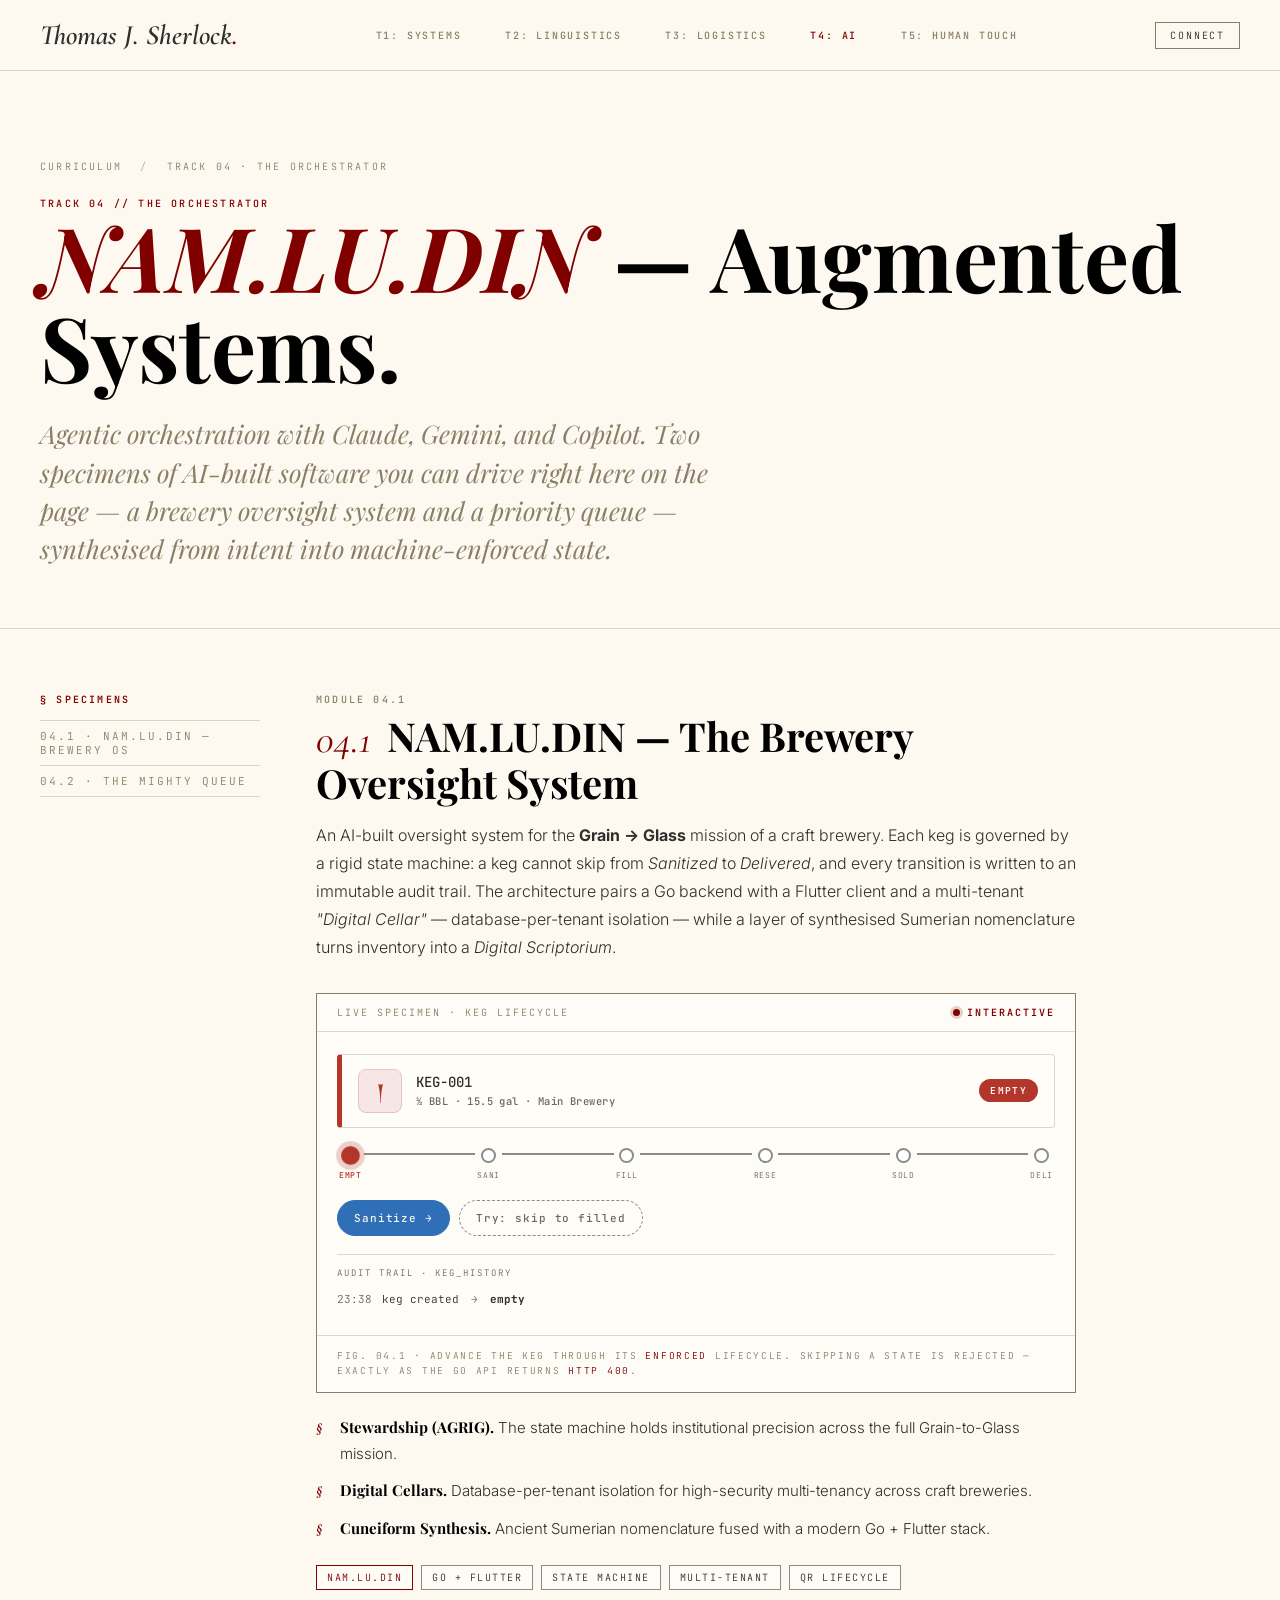
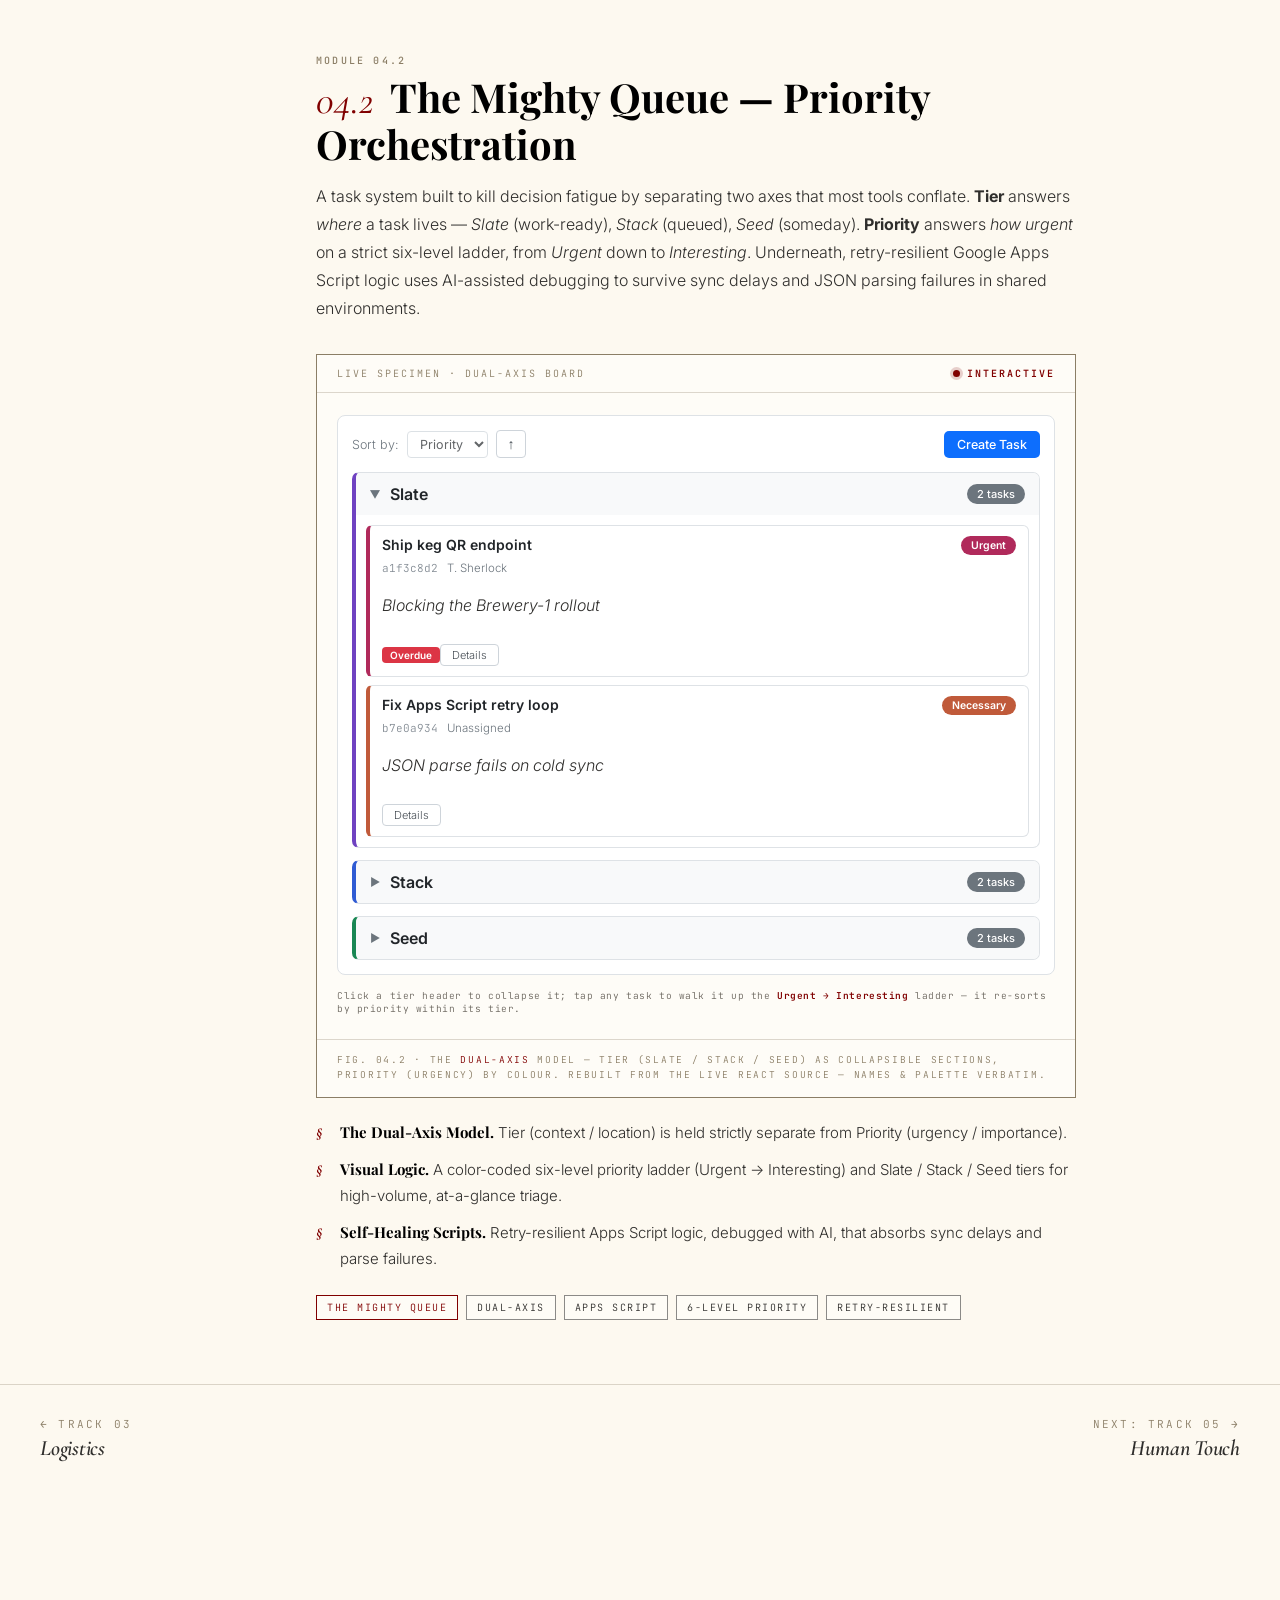
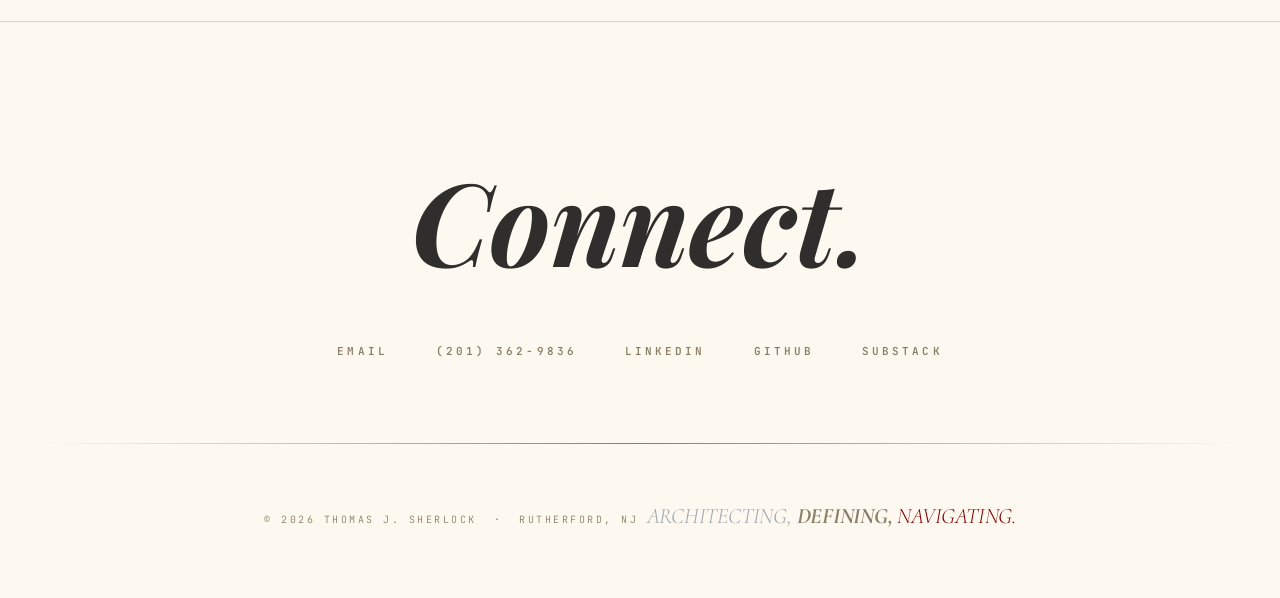
==== site/track-ai.html @ 518d02fd "Initial commit: Digital Scriptorium CV site Hand-authored static portfolio site for Thomas J. Sherlo" ====
<!DOCTYPE html>
<html lang="en">
<head>
<meta charset="UTF-8" />
<meta name="viewport" content="width=device-width, initial-scale=1" />
<title>Track 04 · AI — Thomas J. Sherlock</title>
<link rel="preconnect" href="https://fonts.googleapis.com">
<link rel="preconnect" href="https://fonts.gstatic.com" crossorigin>
<link href="https://fonts.googleapis.com/css2?family=Cormorant+Garamond:ital,wght@0,300;0,400;0,600;0,700;1,300;1,400;1,600;1,700&family=Inter:wght@300;400;500;600&family=JetBrains+Mono:wght@400;500;600&family=Noto+Sans+Cuneiform&family=Playfair+Display:ital,wght@0,400;0,700;1,400;1,700&display=swap" rel="stylesheet">
<link rel="stylesheet" href="styles.css">
<style>
  /* ===== Track 04 · AI — embedded live specimens ===== */

  .demo-fig {
    margin: 32px 0 8px;
    border: 1px solid var(--gold);
    background: rgba(255,255,255,0.45);
  }
  .demo-fig .demo-head {
    display: flex;
    align-items: baseline;
    justify-content: space-between;
    gap: 16px;
    padding: 12px 20px;
    border-bottom: 1px solid var(--rule);
    font-family: 'JetBrains Mono', monospace;
    font-size: 10px;
    text-transform: uppercase;
    letter-spacing: 0.2em;
    color: var(--gold);
  }
  .demo-fig .demo-head .live {
    color: var(--oxblood);
    font-weight: 600;
    display: inline-flex;
    align-items: center;
    gap: 7px;
  }
  .demo-fig .demo-head .live::before {
    content: "";
    width: 7px; height: 7px; border-radius: 50%;
    background: var(--oxblood);
    box-shadow: 0 0 0 3px rgba(128,0,0,0.18);
    animation: demoPulse 1.8s ease-in-out infinite;
  }
  @keyframes demoPulse { 0%,100%{opacity:1} 50%{opacity:.35} }
  .demo-fig .demo-stage { padding: 22px 20px 24px; }
  .demo-fig figcaption {
    padding: 12px 20px 14px;
    border-top: 1px solid var(--rule);
    font-family: 'JetBrains Mono', monospace;
    font-size: 9.5px;
    text-transform: uppercase;
    letter-spacing: 0.18em;
    color: var(--gold);
    line-height: 1.6;
  }
  .demo-fig figcaption .hl { color: var(--oxblood); }

  /* ---------- 04.1 · NAM.LU.DIN keg lifecycle ---------- */
  .nam {
    --st-empty:#B3362B; --st-sanitized:#2E6FB7; --st-filled:#2E7D43;
    --st-reserved:#C8932B; --st-sold:#6B3FA0; --st-delivered:#1F3A5F;
  }
  .nam-keg {
    display: flex; align-items: center; gap: 14px;
    padding: 14px 16px;
    background: #FFFDF8;
    border: 1px solid var(--rule);
    border-left: 5px solid var(--sc, var(--st-empty));
    border-radius: 4px;
  }
  .nam-glyph {
    width: 44px; height: 44px; flex-shrink: 0;
    display: flex; align-items: center; justify-content: center;
    border-radius: 8px;
    font-family: 'Noto Sans Cuneiform','Segoe UI Historic', serif;
    font-size: 22px;
    color: var(--sc, var(--st-empty));
    background: color-mix(in srgb, var(--sc, var(--st-empty)) 12%, white);
    border: 1px solid color-mix(in srgb, var(--sc, var(--st-empty)) 30%, white);
  }
  .nam-keg .id {
    flex: 1; min-width: 0;
    font-family: 'JetBrains Mono', monospace;
    font-size: 14px; font-weight: 500; color: var(--ink);
  }
  .nam-keg .id small {
    display: block; margin-top: 3px;
    font-size: 10.5px; color: var(--ink-soft); letter-spacing: 0.04em;
  }
  .nam-pill {
    flex-shrink: 0;
    font-family: 'JetBrains Mono', monospace;
    font-size: 9.5px; font-weight: 600; letter-spacing: 0.14em; text-transform: uppercase;
    color: #fff; background: var(--sc, var(--st-empty));
    padding: 5px 11px; border-radius: 999px;
  }

  .nam-ladder {
    display: flex; align-items: center;
    margin: 20px 0 4px; padding: 0 2px;
  }
  .nam-node { display: flex; flex-direction: column; align-items: center; gap: 7px; }
  .nam-node .dot {
    width: 15px; height: 15px; border-radius: 50%;
    background: #fff; border: 2px solid var(--rule-strong);
    transition: all .25s ease;
  }
  .nam-node.done .dot { background: var(--nc); border-color: var(--nc); }
  .nam-node.now .dot {
    background: var(--nc); border-color: var(--nc);
    box-shadow: 0 0 0 4px color-mix(in srgb, var(--nc) 22%, transparent);
    transform: scale(1.25);
  }
  .nam-node .lbl {
    font-family: 'JetBrains Mono', monospace;
    font-size: 8px; letter-spacing: 0.08em; text-transform: uppercase;
    color: var(--ink-soft); white-space: nowrap;
  }
  .nam-node.now .lbl { color: var(--nc); font-weight: 600; }
  .nam-seg { flex: 1; height: 2px; background: var(--rule-strong); margin: 0 2px; margin-bottom: 19px; transition: background .25s; }
  .nam-seg.done { background: var(--st-filled); }

  .nam-actions { display: flex; flex-wrap: wrap; gap: 9px; margin: 20px 0 4px; }
  .nam-btn {
    font-family: 'JetBrains Mono', monospace;
    font-size: 11px; letter-spacing: 0.08em; font-weight: 500;
    padding: 10px 16px; border-radius: 999px; cursor: pointer;
    border: 1px solid var(--brn, var(--st-delivered));
    background: var(--brn, var(--st-delivered)); color: #FAF6EC;
    transition: transform .14s ease, opacity .14s;
  }
  .nam-btn:hover { transform: translateY(-1px); }
  .nam-btn.ghost {
    background: transparent; color: var(--ink-soft);
    border: 1px dashed var(--rule-strong);
  }
  .nam-btn.ghost:hover { border-color: var(--st-empty); color: var(--st-empty); }

  .nam-log {
    margin-top: 18px; border-top: 1px solid var(--rule); padding-top: 12px;
    max-height: 132px; overflow-y: auto;
  }
  .nam-log .lh {
    font-family: 'JetBrains Mono', monospace;
    font-size: 9px; letter-spacing: 0.22em; text-transform: uppercase;
    color: var(--ink-soft); margin-bottom: 8px;
  }
  .nam-log .row {
    display: flex; gap: 10px; align-items: baseline;
    font-family: 'JetBrains Mono', monospace; font-size: 11px;
    padding: 5px 0; color: var(--ink);
    border-top: 1px dotted var(--rule);
  }
  .nam-log .row:first-of-type { border-top: none; }
  .nam-log .row.reject { color: var(--st-empty); }
  .nam-log .row .t { color: var(--ink-soft); flex-shrink: 0; }
  .nam-log .row .arrow { color: var(--gold); padding: 0 2px; }

  /* ---------- 04.2 · The Mighty Queue — faithful to the live React app ---------- */
  .mq {
    /* Priority colours, id 1 = most urgent (from theme.css) */
    --p1:#B02A5B; --p2:#C05A3A; --p3:#BFA23A;
    --p4:#8EC5FF; --p5:#608AF0; --p6:#94BFA3;
    /* Tier accents — 1 Slate, 2 Stack, 3 Seed */
    --tier-slate:#6f42c1; --tier-stack:#2F5BD3; --tier-seed:#198754;
    /* the real UI is a light Bootstrap surface — render it on white inside the parchment frame */
    background: #fff;
    color: #212529;
    border: 1px solid #dee2e6;
    border-radius: 8px;
    padding: 14px;
    font-family: 'Inter', system-ui, sans-serif;
  }
  .mq-bar {
    display: flex; align-items: center; gap: 8px; margin-bottom: 14px;
    font-size: 12.5px; color: #6c757d;
  }
  .mq-bar select {
    font-family: inherit; font-size: 12.5px; padding: 4px 8px;
    border: 1px solid #ced4da; border-radius: 4px; background: #fff; color: #212529;
  }
  .mq-bar .dir {
    border: 1px solid #ced4da; background: #fff; border-radius: 4px;
    width: 30px; height: 28px; cursor: default; color: #495057; font-size: 14px;
  }
  .mq-bar .spacer { flex: 1; }
  .mq-bar .new {
    background: var(--mq-accent, #0d6efd); color: #fff; border: none; border-radius: 5px;
    font-family: inherit; font-size: 12.5px; font-weight: 500; padding: 6px 13px; cursor: default;
  }

  .mq-tier {
    background: #fff; border: 1px solid #dee2e6; border-radius: 7px;
    margin-bottom: 12px; overflow: hidden;
  }
  .mq-tier:last-of-type { margin-bottom: 0; }
  .mq-tier.t1 { border-left: 4px solid var(--tier-slate); }
  .mq-tier.t2 { border-left: 4px solid var(--tier-stack); }
  .mq-tier.t3 { border-left: 4px solid var(--tier-seed); }
  .mq-thead {
    display: flex; align-items: center; justify-content: space-between;
    padding: 11px 14px; cursor: pointer; background: #f8f9fa;
    transition: background .15s;
  }
  .mq-thead:hover { background: #f1f3f5; }
  .mq-thead h4 {
    margin: 0; font-size: 16px; font-weight: 600; color: #212529;
    display: flex; align-items: center; gap: 10px;
  }
  .mq-thead .caret { font-size: 11px; color: #6c757d; transition: transform .2s; display: inline-block; }
  .mq-tier.open .mq-thead .caret { transform: rotate(90deg); }
  .mq-thead .cnt {
    font-size: 11px; font-weight: 500; color: #fff; background: #6c757d;
    padding: 3px 10px; border-radius: 999px; white-space: nowrap;
  }
  .mq-tbody { padding: 10px; display: none; }
  .mq-tier.open .mq-tbody { display: block; }
  .mq-empty { text-align: center; color: #adb5bd; font-size: 13px; padding: 16px 0; }

  .mq-card {
    display: block; width: 100%; text-align: left; cursor: pointer;
    background: #fff; border: 1px solid #dee2e6; border-radius: 6px;
    border-left: 4px solid var(--pc, #ced4da);
    padding: 10px 12px; margin-bottom: 8px;
    transition: transform .15s ease, box-shadow .15s;
  }
  .mq-card:last-child { margin-bottom: 0; }
  .mq-card:hover { transform: translateX(-4px); box-shadow: 0 2px 10px -5px rgba(0,0,0,.35); }
  .mq-card .top { display: flex; align-items: flex-start; justify-content: space-between; gap: 10px; }
  .mq-card .ttl { font-size: 14px; font-weight: 600; color: #212529; line-height: 1.3; }
  .mq-badge {
    flex-shrink: 0; font-size: 10.5px; font-weight: 600;
    padding: 3px 10px; border-radius: 999px;
    background: var(--pc, #6c757d); color: var(--ptxt, #fff); white-space: nowrap;
  }
  .mq-card .meta {
    margin-top: 6px; font-size: 11.5px; color: #6c757d;
    display: flex; gap: 9px; align-items: center; flex-wrap: wrap;
  }
  .mq-card .meta code { font-family: 'JetBrains Mono', monospace; font-size: 11px; color: #868e96; }
  .mq-card .note { margin: 7px 0 0; font-size: 11.5px; color: #6c757d; font-style: italic; line-height: 1.4; }
  .mq-card .over {
    display: inline-block; margin-top: 7px; font-size: 10px; font-weight: 600;
    background: #dc3545; color: #fff; padding: 2px 8px; border-radius: 4px;
  }
  .mq-card .details {
    display: inline-block; margin-top: 9px; font-size: 11px; color: #495057;
    border: 1px solid #ced4da; border-radius: 4px; padding: 3px 11px;
  }
  .mq-hint {
    margin-top: 14px; font-family: 'JetBrains Mono', monospace;
    font-size: 9.5px; letter-spacing: 0.06em; color: var(--ink-soft);
  }
  .mq-hint b { color: var(--oxblood); font-weight: 600; }

  @media (max-width: 560px) {
    .nam-node .lbl { font-size: 7px; }
  }
</style>
</head>
<body>

<div id="site-nav"></div>
<script src="nav.js"></script>

<section class="page-hero" data-screen-label="01 Page Hero · AI">
  <div class="crumbs">
    <a href="index.html">Curriculum</a>
    <span class="sep">/</span>
    <span>Track 04 · The Orchestrator</span>
  </div>
  <span class="uppertrack ox">Track 04 // The Orchestrator</span>
  <h1><span class="em">NAM.LU.DIN</span> — Augmented Systems.</h1>
  <p class="deck">Agentic orchestration with Claude, Gemini, and Copilot. Two specimens of AI-built software you can drive right here on the page — a brewery oversight system and a priority queue — synthesised from intent into machine-enforced state.</p>
</section>

<div class="page-body" data-screen-label="02 Body · AI">

  <aside class="toc">
    <h5>§ Specimens</h5>
    <ul>
      <li><a href="#m1">04.1 · NAM.LU.DIN — Brewery OS</a></li>
      <li><a href="#m2">04.2 · The Mighty Queue</a></li>
    </ul>
  </aside>

  <article class="content">

    <!-- ===================== 04.1 ===================== -->
    <section id="m1" class="reveal">
      <span class="uppertrack">Module 04.1</span>
      <h2><span class="num">04.1</span>NAM.LU.DIN — The Brewery Oversight System</h2>
      <p>An AI-built oversight system for the <b>Grain → Glass</b> mission of a craft brewery. Each keg is governed by a rigid state machine: a keg cannot skip from <i>Sanitized</i> to <i>Delivered</i>, and every transition is written to an immutable audit trail. The architecture pairs a Go backend with a Flutter client and a multi-tenant <i>"Digital Cellar"</i> — database-per-tenant isolation — while a layer of synthesised Sumerian nomenclature turns inventory into a <i>Digital Scriptorium</i>.</p>

      <figure class="demo-fig nam" aria-label="Interactive demonstration of the NAM.LU.DIN keg lifecycle state machine">
        <div class="demo-head">
          <span>Live Specimen · Keg Lifecycle</span>
          <span class="live">Interactive</span>
        </div>
        <div class="demo-stage">
          <div class="nam-keg" id="namKeg">
            <div class="nam-glyph" id="namGlyph">𒁹</div>
            <div class="id">KEG-001<small id="namSub">½ BBL · 15.5 gal · Main Brewery</small></div>
            <div class="nam-pill" id="namPill">EMPTY</div>
          </div>

          <div class="nam-ladder" id="namLadder"></div>

          <div class="nam-actions" id="namActions"></div>

          <div class="nam-log">
            <div class="lh">Audit Trail · keg_history</div>
            <div id="namLog"></div>
          </div>
        </div>
        <figcaption>Fig. 04.1 · Advance the keg through its <span class="hl">enforced</span> lifecycle. Skipping a state is rejected — exactly as the Go API returns <span class="hl">HTTP 400</span>.</figcaption>
      </figure>

      <ul>
        <li><b>Stewardship (AGRIG).</b> The state machine holds institutional precision across the full Grain-to-Glass mission.</li>
        <li><b>Digital Cellars.</b> Database-per-tenant isolation for high-security multi-tenancy across craft breweries.</li>
        <li><b>Cuneiform Synthesis.</b> Ancient Sumerian nomenclature fused with a modern Go + Flutter stack.</li>
      </ul>
      <div class="module-tags">
        <span class="tag ox">NAM.LU.DIN</span>
        <span class="tag">Go + Flutter</span>
        <span class="tag">State Machine</span>
        <span class="tag">Multi-tenant</span>
        <span class="tag">QR Lifecycle</span>
      </div>
    </section>

    <!-- ===================== 04.2 ===================== -->
    <section id="m2" class="reveal">
      <span class="uppertrack">Module 04.2</span>
      <h2><span class="num">04.2</span>The Mighty Queue — Priority Orchestration</h2>
      <p>A task system built to kill decision fatigue by separating two axes that most tools conflate. <b>Tier</b> answers <i>where</i> a task lives — <i>Slate</i> (work-ready), <i>Stack</i> (queued), <i>Seed</i> (someday). <b>Priority</b> answers <i>how urgent</i> on a strict six-level ladder, from <i>Urgent</i> down to <i>Interesting</i>. Underneath, retry-resilient Google Apps Script logic uses AI-assisted debugging to survive sync delays and JSON parsing failures in shared environments.</p>

      <figure class="demo-fig" aria-label="Interactive demonstration of the Mighty Queue dual-axis priority board">
        <div class="demo-head">
          <span>Live Specimen · Dual-Axis Board</span>
          <span class="live">Interactive</span>
        </div>
        <div class="demo-stage">
          <div class="mq">
            <div class="mq-bar">
              <span>Sort by:</span>
              <select disabled aria-label="Sort field"><option>Priority</option></select>
              <button class="dir" aria-label="Ascending">↑</button>
              <span class="spacer"></span>
              <button class="new">Create Task</button>
            </div>
            <div id="mqBoard"></div>
          </div>
          <div class="mq-hint">Click a tier header to collapse it; tap any task to walk it up the <b>Urgent → Interesting</b> ladder — it re-sorts by priority within its tier.</div>
        </div>
        <figcaption>Fig. 04.2 · The <span class="hl">dual-axis</span> model — Tier (Slate / Stack / Seed) as collapsible sections, Priority (urgency) by colour. Rebuilt from the live React source — names &amp; palette verbatim.</figcaption>
      </figure>

      <ul>
        <li><b>The Dual-Axis Model.</b> Tier (context / location) is held strictly separate from Priority (urgency / importance).</li>
        <li><b>Visual Logic.</b> A color-coded six-level priority ladder (Urgent → Interesting) and Slate / Stack / Seed tiers for high-volume, at-a-glance triage.</li>
        <li><b>Self-Healing Scripts.</b> Retry-resilient Apps Script logic, debugged with AI, that absorbs sync delays and parse failures.</li>
      </ul>
      <div class="module-tags">
        <span class="tag ox">The Mighty Queue</span>
        <span class="tag">Dual-Axis</span>
        <span class="tag">Apps Script</span>
        <span class="tag">6-Level Priority</span>
        <span class="tag">Retry-Resilient</span>
      </div>
    </section>

  </article>
</div>

<nav class="page-pager" data-screen-label="03 Pager">
  <a href="track-logistics.html">
    ← Track 03
    <span class="label">Logistics</span>
  </a>
  <a href="track-human.html" class="right">
    Next: Track 05 →
    <span class="label">Human Touch</span>
  </a>
</nav>

<footer class="footer" id="connect" data-screen-label="04 Connect">
  <h2>Connect.</h2>
  <div class="nodes">
    <a href="mailto:tom@tomsherlock.space">Email</a>
    <a href="tel:2013629836">(201) 362-9836</a>
    <a href="https://www.linkedin.com/in/thomas-sherlock/" target="_blank" rel="noopener">LinkedIn</a>
    <a href="https://github.com/Transcentive/" target="_blank" rel="noopener">GitHub</a>
    <a href="https://thewording.substack.com/" target="_blank" rel="noopener">Substack</a>
  </div>
  <div class="divider"></div>
  <div class="colophon">
    © 2026 Thomas J. Sherlock &nbsp;·&nbsp; Rutherford, NJ
    <div class="seal">
      <span class="silver">Architecting,</span>
      <span class="gold">Defining,</span>
      <span class="ox">Navigating.</span>
    </div>
  </div>
</footer>

<script>
  /* reveal-on-scroll */
  const io = new IntersectionObserver((entries) => {
    entries.forEach(e => { if (e.isIntersecting) e.target.classList.add('in'); });
  }, { threshold: 0.12 });
  document.querySelectorAll('.reveal').forEach(el => io.observe(el));
</script>

<!-- ============ 04.1 · NAM.LU.DIN keg lifecycle ============ -->
<script>
(function(){
  const STATES = ['empty','sanitized','filled','reserved','sold','delivered'];
  const COLOR = {empty:'--st-empty',sanitized:'--st-sanitized',filled:'--st-filled',
                 reserved:'--st-reserved',sold:'--st-sold',delivered:'--st-delivered'};
  const GLYPH = {empty:'𒁹',sanitized:'𒀀',filled:'𒁉',reserved:'𒁷',sold:'𒂠',delivered:'𒉆'};
  const ACTION = {empty:'Sanitize',sanitized:'Fill batch',filled:'Reserve',
                  reserved:'Mark sold',sold:'Deliver',delivered:'Drain → reset'};
  const root = document.querySelector('.nam');
  const cssv = k => getComputedStyle(root).getPropertyValue(COLOR[k]).trim();
  let idx = 0;

  function clock(){ return new Date().toTimeString().slice(0,5); }

  function logRow(html, reject){
    const log = document.getElementById('namLog');
    const r = document.createElement('div');
    r.className = 'row' + (reject ? ' reject' : '');
    r.innerHTML = html;
    log.insertBefore(r, log.firstChild);
  }

  function renderLadder(){
    const L = document.getElementById('namLadder');
    L.innerHTML = '';
    STATES.forEach((s,i)=>{
      const node = document.createElement('div');
      node.className = 'nam-node' + (i<idx?' done':'') + (i===idx?' now':'');
      node.style.setProperty('--nc', cssv(s));
      node.innerHTML = '<div class="dot"></div><div class="lbl">'+s.slice(0,4)+'</div>';
      L.appendChild(node);
      if(i < STATES.length-1){
        const seg = document.createElement('div');
        seg.className = 'nam-seg' + (i<idx?' done':'');
        L.appendChild(seg);
      }
    });
  }

  function renderKeg(){
    const s = STATES[idx];
    document.getElementById('namKeg').style.setProperty('--sc', cssv(s));
    document.getElementById('namGlyph').textContent = GLYPH[s];
    const pill = document.getElementById('namPill');
    pill.textContent = s.toUpperCase();
  }

  function renderActions(){
    const A = document.getElementById('namActions');
    A.innerHTML = '';
    const cur = STATES[idx];
    const next = STATES[(idx+1) % STATES.length];

    const adv = document.createElement('button');
    adv.className = 'nam-btn';
    adv.style.setProperty('--brn', cssv(next));
    adv.textContent = ACTION[cur] + ' →';
    adv.onclick = advance;
    A.appendChild(adv);

    // an invalid "skip" affordance — only when a skip target exists
    if(idx < STATES.length - 2){
      const skip = STATES[idx+2];
      const bad = document.createElement('button');
      bad.className = 'nam-btn ghost';
      bad.textContent = 'Try: skip to ' + skip;
      bad.onclick = () => reject(cur, skip);
      A.appendChild(bad);
    }
  }

  function advance(){
    const from = STATES[idx];
    idx = (idx + 1) % STATES.length;
    const to = STATES[idx];
    renderAll();
    logRow('<span class="t">'+clock()+'</span> '+from+'<span class="arrow">→</span><b>'+to+'</b>');
  }

  function reject(from, to){
    logRow('<span class="t">'+clock()+'</span> 400 · '+from+'<span class="arrow">⇸</span>'+to+' rejected — no skipping', true);
  }

  function renderAll(){ renderLadder(); renderKeg(); renderActions(); }

  renderAll();
  logRow('<span class="t">'+clock()+'</span> keg created<span class="arrow">→</span><b>empty</b>');
})();
</script>

<!-- ============ 04.2 · Mighty Queue — faithful rebuild ============ -->
<script>
(function(){
  // priority id 1 = most urgent → 6 = least; names & palette lifted verbatim from the repo
  const PVAR  = ['--p1','--p2','--p3','--p4','--p5','--p6'];
  const PNAME = ['Urgent','Necessary','Important','Nice-to-have','Relevant','Interesting'];
  const PTXT  = ['#fff','#fff','#212529','#212529','#fff','#1a3a24'];
  const TIERS = [
    {id:1, cls:'t1', name:'Slate', open:true},
    {id:2, cls:'t2', name:'Stack', open:false},
    {id:3, cls:'t3', name:'Seed',  open:false}
  ];
  const root = document.querySelector('.mq');
  const pc = i => getComputedStyle(root).getPropertyValue(PVAR[i]).trim();
  const esc = s => s.replace(/[&<>]/g, c => ({'&':'&amp;','<':'&lt;','>':'&gt;'}[c]));

  // p is 1-based (1..6)
  let tasks = [
    {id:'a1f3c8d2', tier:1, p:1, t:'Ship keg QR endpoint',        who:'T. Sherlock', note:'Blocking the Brewery-1 rollout', over:true},
    {id:'b7e0a934', tier:1, p:2, t:'Fix Apps Script retry loop',  who:'',            note:'JSON parse fails on cold sync'},
    {id:'c4d9117a', tier:2, p:3, t:'Multi-tenant cellar isolation', who:'',          note:''},
    {id:'d2a86f50', tier:2, p:4, t:'Flutter status sheet',        who:'',            note:''},
    {id:'e9b34c7f', tier:3, p:5, t:'MidJourney label set',        who:'',            note:''},
    {id:'f0c8a615', tier:3, p:6, t:'Substack field guide',        who:'',            note:''}
  ];

  function render(){
    const B = document.getElementById('mqBoard');
    B.innerHTML = '';
    TIERS.forEach(tier=>{
      const list = tasks.filter(t=>t.tier===tier.id).sort((a,b)=>a.p-b.p);
      const sec = document.createElement('div');
      sec.className = 'mq-tier ' + tier.cls + (tier.open ? ' open' : '');

      const head = document.createElement('div');
      head.className = 'mq-thead';
      head.setAttribute('role','button');
      head.setAttribute('tabindex','0');
      head.innerHTML = '<h4><span class="caret">&#9654;</span>'+tier.name+'</h4>'+
                       '<span class="cnt">'+list.length+' task'+(list.length===1?'':'s')+'</span>';
      head.onclick = ()=>{ tier.open = !tier.open; render(); };
      sec.appendChild(head);

      const body = document.createElement('div');
      body.className = 'mq-tbody';
      if(!list.length){
        body.innerHTML = '<div class="mq-empty">No tasks in this tier.</div>';
      } else {
        list.forEach(t=>{
          const card = document.createElement('div');
          card.className = 'mq-card';
          card.setAttribute('role','button');
          card.setAttribute('tabindex','0');
          card.style.setProperty('--pc', pc(t.p-1));
          card.style.setProperty('--ptxt', PTXT[t.p-1]);
          const assignee = t.who || (t.tier===1 ? 'Unassigned' : '');
          card.innerHTML =
            '<div class="top"><span class="ttl">'+esc(t.t)+'</span>'+
              '<span class="mq-badge">'+PNAME[t.p-1]+'</span></div>'+
            '<div class="meta"><code>'+t.id+'</code>'+(assignee?'<span>'+assignee+'</span>':'')+'</div>'+
            (t.note?'<p class="note">'+esc(t.note)+'</p>':'')+
            (t.over?'<span class="over">Overdue</span>':'')+
            '<span class="details">Details</span>';
          // tap walks the task up the priority ladder (1→…→6→1), re-sorting its tier
          card.onclick = ()=>{ t.p = (t.p % 6) + 1; render(); };
          body.appendChild(card);
        });
      }
      sec.appendChild(body);
      B.appendChild(sec);
    });
  }

  render();
})();
</script>

</body>
</html>
---- site/styles.css ----
/* =======================================================
   TJS Digital Scriptorium — Hi-Fi Styles
   Parchment & Ink palette · Cormorant Garamond / Playfair / Inter / JetBrains Mono
   ======================================================= */

:root {
  --parchment:    #FDF9F0;
  --parchment-2:  #F3E9D2;
  --pure-black:   #000000;
  --ink:          #2F2E2C;
  --ink-soft:     #6b665e;
  --oxblood:      #800000;
  --oxblood-2:    #A34A38;
  --gold:         #8B7E66;
  --gold-soft:    #b8ab90;
  --silver:       #9ca3af;
  --rule:         rgba(139,126,102,0.30);
  --rule-strong:  rgba(47,46,44,0.55);
}

* { box-sizing: border-box; }

html { scroll-behavior: smooth; }

body {
  margin: 0;
  font-family: 'Inter', sans-serif;
  font-weight: 300;
  background-color: var(--parchment);
  color: var(--ink);
  background-image: url("https://www.transparenttextures.com/patterns/natural-paper.png");
  -webkit-font-smoothing: antialiased;
  text-rendering: optimizeLegibility;
}

/* =================== TYPE HELPERS =================== */
.serif { font-family: 'Playfair Display', serif; }
.display { font-family: 'Cormorant Garamond', serif; letter-spacing: -0.02em; line-height: 0.88; }
.mono { font-family: 'JetBrains Mono', monospace; }

.uppertrack {
  font-family: 'JetBrains Mono', monospace;
  font-size: 10px;
  text-transform: uppercase;
  letter-spacing: 0.22em;
  color: var(--gold);
  font-weight: 500;
}
.uppertrack.ox { color: var(--oxblood); }

a { color: inherit; text-decoration: none; }

/* =================== NAV =================== */
.nav {
  position: fixed;
  top: 0; left: 0; right: 0;
  z-index: 100;
  background: rgba(253, 249, 240, 0.88);
  backdrop-filter: blur(10px);
  -webkit-backdrop-filter: blur(10px);
  border-bottom: 1px solid var(--rule);
}
.nav-inner {
  max-width: 1320px;
  margin: 0 auto;
  padding: 18px 40px;
  display: flex;
  align-items: center;
  justify-content: space-between;
  gap: 24px;
}
.nav-brand {
  font-family: 'Cormorant Garamond', serif;
  font-style: italic;
  font-size: 28px;
  font-weight: 600;
  color: var(--ink);
  white-space: nowrap;
}
.nav-brand .dot { color: var(--oxblood); }
.nav-links {
  display: flex;
  gap: clamp(30px, 3.4vw, 54px);
  font-family: 'JetBrains Mono', monospace;
  font-size: 10px;
  text-transform: uppercase;
  letter-spacing: 0.18em;
  color: var(--gold);
  font-weight: 500;
}
.nav-links a { transition: color .2s; white-space: nowrap; }
.nav-links a:hover { color: var(--ink); }
.nav-links a.active { color: var(--oxblood); }
.nav-connect {
  border: 1px solid var(--gold);
  padding: 6px 14px;
  font-family: 'JetBrains Mono', monospace;
  font-size: 10px;
  text-transform: uppercase;
  letter-spacing: 0.18em;
  color: var(--ink);
  transition: background .2s, border-color .2s;
}
.nav-connect:hover {
  background: var(--parchment-2);
  border-color: var(--oxblood);
  color: var(--oxblood);
}

@media (max-width: 1024px) {
  .nav-links { display: none; }
}

/* =================== HERO =================== */
.hero {
  min-height: 100vh;
  display: flex;
  flex-direction: column;
  justify-content: center;
  padding: 140px 40px 80px;
  position: relative;
  max-width: 1320px;
  margin: 0 auto;
}
.hero-stamp {
  position: absolute;
  top: 110px;
  right: 40px;
  font-family: 'JetBrains Mono', monospace;
  font-size: 10px;
  text-transform: uppercase;
  letter-spacing: 0.22em;
  color: var(--gold);
  opacity: 0.7;
}
.hero h1.display {
  font-style: italic;
  font-size: clamp(48px, 9vw, 128px);
  margin: 0 0 36px;
}
.hero h1 .row { display: block; }
.hero h1 .row.silver { color: var(--silver); font-weight: 300; }
.hero h1 .row.gold   { color: var(--gold);   font-weight: 700; }
.hero h1 .row.ox     { color: var(--oxblood); font-weight: 300; }

.hero-tag {
  font-family: 'Playfair Display', serif;
  font-style: italic;
  font-size: clamp(18px, 2.4vw, 28px);
  color: var(--gold);
  max-width: 680px;
  line-height: 1.4;
  margin: 0 0 56px;
}
.hero-cta {
  display: flex;
  gap: 28px;
  flex-wrap: wrap;
  align-items: center;
  border-top: 1px solid var(--rule);
  padding-top: 32px;
  font-family: 'JetBrains Mono', monospace;
  font-size: 11px;
  text-transform: uppercase;
  letter-spacing: 0.22em;
  font-weight: 600;
  color: var(--ink);
}
.hero-cta a { transition: color .2s; }
.hero-cta a:hover { color: var(--oxblood); }
.hero-cta .sep { color: var(--gold); opacity: 0.6; }

/* =================== TRACKS — vertical manuscript =================== */
.tracks {
  max-width: 1320px;
  margin: 0 auto;
  padding: 40px 40px 80px;
}
.section-head {
  display: flex;
  align-items: baseline;
  gap: 18px;
  border-bottom: 1px solid var(--rule);
  padding-bottom: 18px;
  margin-bottom: 48px;
}
.section-head .label {
  font-family: 'Cormorant Garamond', serif;
  font-style: italic;
  font-size: 32px;
  color: var(--ink);
}
.section-head .meta {
  font-family: 'JetBrains Mono', monospace;
  font-size: 10px;
  text-transform: uppercase;
  letter-spacing: 0.22em;
  color: var(--gold);
}

.track {
  display: grid;
  grid-template-columns: 140px 1fr 280px;
  gap: 40px;
  padding: 56px 0;
  border-top: 1px solid var(--rule);
  align-items: start;
}
.track:first-child { border-top: none; padding-top: 24px; }

/* Marginalia (left) */
.track .marg {
  text-align: right;
  padding-right: 8px;
  border-right: 1px solid var(--rule);
}
.track .marg .num {
  font-family: 'Cormorant Garamond', serif;
  font-style: italic;
  font-weight: 700;
  font-size: 64px;
  line-height: 0.85;
  color: var(--oxblood);
  display: block;
  margin-bottom: 10px;
}
.track .marg .role {
  font-family: 'JetBrains Mono', monospace;
  font-size: 10px;
  text-transform: uppercase;
  letter-spacing: 0.2em;
  color: var(--gold);
  display: block;
  margin-bottom: 4px;
}
.track .marg .name {
  font-family: 'Playfair Display', serif;
  font-style: italic;
  font-size: 14px;
  color: var(--ink);
  font-weight: 700;
}

/* Body (center) */
.track .body h2 {
  font-family: 'Playfair Display', serif;
  font-weight: 700;
  font-size: clamp(32px, 3.6vw, 52px);
  line-height: 1.05;
  margin: 0 0 18px;
  color: var(--pure-black);
}
.track .body h2 .em {
  font-style: italic;
  color: var(--oxblood);
}
.track .body .lede {
  font-size: 16px;
  line-height: 1.7;
  color: var(--ink);
  font-weight: 300;
  max-width: 56ch;
  margin: 0 0 24px;
}
.track .body .modules {
  display: flex;
  flex-wrap: wrap;
  gap: 8px 10px;
  margin-bottom: 24px;
}
.tag {
  font-family: 'JetBrains Mono', monospace;
  font-size: 10px;
  text-transform: uppercase;
  letter-spacing: 0.15em;
  padding: 5px 10px;
  border: 1px solid var(--rule-strong);
  color: var(--ink);
  background: rgba(255,255,255,0.4);
  white-space: nowrap;
}
.tag.ox { color: var(--oxblood); border-color: var(--oxblood); }

.track .aside .ph-photo {
  margin: 0 0 18px;
  padding: 0;
  border: 1px solid var(--gold);
  background: var(--parchment);
  overflow: hidden;
}
.track .aside .ph-photo img {
  display: block;
  width: 100%;
  height: auto;
  /* Match Track 01's dark-ink-on-parchment palette — no sepia, just crisp ink */
  filter: contrast(1.3) brightness(0.88) saturate(0);
  mix-blend-mode: multiply;
  opacity: 1;
}
.track .aside .ph-photo figcaption {
  padding: 6px 8px 8px;
  font-family: 'JetBrains Mono', monospace;
  font-size: 9px;
  text-transform: uppercase;
  letter-spacing: 0.16em;
  color: var(--gold);
  text-align: center;
}

.track .body .read-more {
  display: inline-flex;
  align-items: center;
  gap: 10px;
  font-family: 'JetBrains Mono', monospace;
  font-size: 11px;
  text-transform: uppercase;
  letter-spacing: 0.2em;
  font-weight: 600;
  color: var(--oxblood);
  border-bottom: 1px solid var(--oxblood);
  padding-bottom: 4px;
  transition: color .2s, border-color .2s;
}
.track .body .read-more:hover { color: var(--ink); border-color: var(--ink); }
.track .body .read-more .arrow { font-family: 'Cormorant Garamond', serif; font-style: italic; font-size: 16px; }

/* Aside (right) */
.track .aside {
  border-left: 1px solid var(--rule);
  padding-left: 28px;
}
.track .aside .ph.ph-diagram {
  height: auto;
  padding: 12px 8px;
  background: rgba(255,255,255,0.25);
  border-style: solid;
  border-color: var(--rule);
}
.track .aside .ph.ph-diagram svg { display: block; width: 100%; height: auto; }

.track .aside .ph.ph-cuneiform {
  position: relative;
  height: 200px;
  display: flex;
  align-items: center;
  justify-content: center;
  padding: 6px;
  box-sizing: border-box;
  background: #FDF9F0;
  border: 1px solid var(--gold);
  overflow: hidden;
  container-type: inline-size;
}
.track .aside .ph.ph-cuneiform .glyph {
  font-family: 'Noto Sans Cuneiform', 'Segoe UI Historic', serif;
  font-size: min(19cqw, 56px);
  line-height: 1;
  color: rgba(139, 126, 102, 0.55);
  letter-spacing: 0;
  max-width: 100%;
  text-align: center;
  white-space: nowrap;
  display: block;
  margin-bottom: 18px;
}
.track .aside .ph.ph-cuneiform .translit {
  position: absolute;
  left: 0;
  right: 0;
  top: 62%;
  transform: translateY(-50%);
  font-family: 'Cormorant Garamond', serif;
  font-size: clamp(20px, 2.4vw, 31px);
  font-weight: 700;
  letter-spacing: 0;
  text-transform: uppercase;
  color: #5a0000;
  text-align: center;
  pointer-events: none;
}

.track .aside .ph {
  width: 100%;
  height: 200px;
  border: 1px dashed var(--gold);
  background:
    repeating-linear-gradient(135deg,
      rgba(139,126,102,0.05) 0 8px,
      transparent 8px 16px);
  display: flex;
  align-items: center;
  justify-content: center;
  text-align: center;
  font-family: 'JetBrains Mono', monospace;
  font-size: 10px;
  text-transform: uppercase;
  letter-spacing: 0.2em;
  color: var(--gold);
  margin-bottom: 14px;
}
.track .aside .pull {
  font-family: 'Playfair Display', serif;
  font-style: italic;
  font-size: 14px;
  line-height: 1.55;
  color: var(--ink);
  border-top: 1px solid var(--rule);
  padding-top: 12px;
}
.track .aside .pull cite {
  display: block;
  font-style: normal;
  font-family: 'JetBrains Mono', monospace;
  font-size: 10px;
  text-transform: uppercase;
  letter-spacing: 0.2em;
  color: var(--gold);
  margin-top: 8px;
}

@media (max-width: 1024px) {
  .track { grid-template-columns: 100px 1fr; }
  .track .aside { grid-column: 2; border-left: none; border-top: 1px solid var(--rule); padding-left: 0; padding-top: 18px; margin-top: 6px; }
}
@media (max-width: 700px) {
  .track { grid-template-columns: 1fr; gap: 18px; }
  .track .marg { text-align: left; border-right: none; border-bottom: 1px solid var(--rule); padding-bottom: 12px; padding-right: 0; }
  .track .marg .num { font-size: 48px; display: inline-block; margin-right: 14px; }
  .track .marg .role, .track .marg .name { display: inline-block; }
  .track .aside { grid-column: 1; }
  .hero { padding: 120px 24px 60px; }
  .tracks { padding: 24px 24px 60px; }
  .hero-stamp { position: static; margin-bottom: 32px; }
}

/* =================== INTERLUDE / QUOTE BAND =================== */
.interlude {
  background: rgba(243, 233, 210, 0.5);
  border-top: 1px solid var(--rule);
  border-bottom: 1px solid var(--rule);
  padding: 120px 40px;
  text-align: center;
  position: relative;
}
.interlude blockquote {
  max-width: 1100px;
  margin: 0 auto;
  font-family: 'Playfair Display', serif;
  font-style: italic;
  font-weight: 700;
  font-size: clamp(28px, 4vw, 48px);
  line-height: 1.25;
  color: var(--ink);
  text-wrap: balance;
}
.interlude blockquote .ox { color: var(--oxblood); }

.track .aside .macbeth-mark {
  display: block;
  width: 80%;
  height: auto;
}
.track .aside .macbeth-wrap {
  position: relative;
  display: block;
  margin-top: 24px;
}
.track .aside .macbeth-wrap::after {
  content: "";
  position: absolute;
  inset: 0;
  background-image: url("https://www.transparenttextures.com/patterns/natural-paper.png");
  pointer-events: none;
}
.interlude .attrib {
  margin-top: 28px;
  font-family: 'JetBrains Mono', monospace;
  font-size: 10px;
  text-transform: uppercase;
  letter-spacing: 0.3em;
  color: var(--gold);
}

/* =================== CV STRIP (compact facts row) =================== */
.cv-strip {
  max-width: 1320px;
  margin: 0 auto;
  padding: 80px 40px 40px;
  display: grid;
  grid-template-columns: repeat(4, 1fr);
  gap: 32px;
  border-top: 1px solid var(--rule);
}
.cv-strip .col h4 {
  font-family: 'JetBrains Mono', monospace;
  font-size: 10px;
  text-transform: uppercase;
  letter-spacing: 0.22em;
  color: var(--oxblood);
  margin: 0 0 12px;
  font-weight: 600;
}
.cv-strip .col p,
.cv-strip .col li {
  font-family: 'Playfair Display', serif;
  font-size: 14px;
  line-height: 1.55;
  margin: 0 0 6px;
  color: var(--ink);
}
.cv-strip .col ul { list-style: none; padding: 0; margin: 0; }
.cv-strip .col li::before {
  content: "—  ";
  color: var(--gold);
}
@media (max-width: 800px) {
  .cv-strip { grid-template-columns: repeat(2, 1fr); padding: 60px 24px 24px; }
}
@media (max-width: 480px) {
  .cv-strip { grid-template-columns: 1fr; }
}

/* =================== FOOTER =================== */
.footer {
  text-align: center;
  padding: 120px 40px 60px;
  border-top: 1px solid var(--rule);
  margin-top: 80px;
}
.footer h2 {
  font-family: 'Playfair Display', serif;
  font-style: italic;
  font-weight: 700;
  font-size: clamp(56px, 9vw, 120px);
  margin: 0 0 48px;
  color: var(--ink);
}
.footer .nodes {
  display: flex;
  justify-content: center;
  flex-wrap: wrap;
  gap: 32px 48px;
  font-family: 'JetBrains Mono', monospace;
  font-size: 11px;
  text-transform: uppercase;
  letter-spacing: 0.28em;
  font-weight: 600;
  color: var(--gold);
  margin-bottom: 80px;
}
.footer .nodes a { transition: color .2s; border-bottom: 1px solid transparent; padding-bottom: 4px; }
.footer .nodes a:hover { color: var(--oxblood); border-color: var(--oxblood); }
.footer .divider {
  height: 1px;
  background: linear-gradient(90deg, transparent, var(--gold), transparent);
  margin-bottom: 32px;
}
.footer .colophon {
  font-family: 'JetBrains Mono', monospace;
  font-size: 10px;
  text-transform: uppercase;
  letter-spacing: 0.25em;
  color: var(--gold);
  line-height: 2;
}
.footer .colophon .seal {
  font-family: 'Cormorant Garamond', serif;
  font-style: italic;
  font-size: 22px;
  color: var(--ink);
  letter-spacing: -0.01em;
  margin-top: 18px;
  display: inline-block;
}
.footer .colophon .seal .silver { color: var(--silver); }
.footer .colophon .seal .gold   { color: var(--gold); font-weight: 700; }
.footer .colophon .seal .ox     { color: var(--oxblood); }

/* =================== TRACK PAGE — DETAIL =================== */
.page-hero {
  max-width: 1320px;
  margin: 0 auto;
  padding: 160px 40px 60px;
  border-bottom: 1px solid var(--rule);
}
.page-hero .crumbs {
  font-family: 'JetBrains Mono', monospace;
  font-size: 10px;
  text-transform: uppercase;
  letter-spacing: 0.22em;
  color: var(--gold);
  margin-bottom: 18px;
}
.page-hero .crumbs a:hover { color: var(--oxblood); }
.page-hero .crumbs .sep { color: var(--gold-soft); margin: 0 10px; }
.page-hero h1 {
  font-family: 'Playfair Display', serif;
  font-weight: 700;
  font-size: clamp(48px, 7vw, 96px);
  line-height: 1.0;
  margin: 0 0 24px;
  color: var(--pure-black);
}
.page-hero h1 .em { font-style: italic; color: var(--oxblood); }
.page-hero .deck {
  font-family: 'Playfair Display', serif;
  font-style: italic;
  font-size: clamp(18px, 2vw, 26px);
  color: var(--gold);
  max-width: 720px;
  line-height: 1.5;
  margin: 0;
}
@media (max-width: 700px) {
  .page-hero { padding: 120px 24px 40px; }
}

.page-body {
  max-width: 1320px;
  margin: 0 auto;
  padding: 64px 40px;
  display: grid;
  grid-template-columns: 220px 1fr;
  gap: 56px;
  align-items: start;
}
.page-body .toc {
  position: sticky;
  top: 100px;
  font-family: 'JetBrains Mono', monospace;
  font-size: 11px;
  text-transform: uppercase;
  letter-spacing: 0.18em;
  color: var(--gold);
}
.page-body .toc h5 {
  font-size: 10px; color: var(--oxblood); margin: 0 0 14px;
  letter-spacing: 0.22em; font-weight: 600;
}
.page-body .toc ul { list-style: none; margin: 0; padding: 0; }
.page-body .toc li { padding: 8px 0; border-top: 1px solid var(--rule); }
.page-body .toc li:last-child { border-bottom: 1px solid var(--rule); }
.page-body .toc a { display: block; transition: color .2s; }
.page-body .toc a:hover { color: var(--ink); }

.page-body .content { max-width: 760px; }
.page-body .content section { margin-bottom: 64px; }
.page-body .content section:last-child { margin-bottom: 0; }
.page-body .content h2 {
  font-family: 'Playfair Display', serif;
  font-weight: 700;
  font-size: clamp(28px, 3.2vw, 40px);
  line-height: 1.1;
  margin: 0 0 8px;
  color: var(--pure-black);
}
.page-body .content h2 .num {
  font-family: 'Cormorant Garamond', serif;
  font-style: italic;
  font-weight: 400;
  color: var(--oxblood);
  margin-right: 16px;
}
.page-body .content section > .uppertrack { display: block; margin-bottom: 8px; }
.page-body .content p {
  font-family: 'Inter', sans-serif;
  font-weight: 300;
  font-size: 16px;
  line-height: 1.75;
  color: var(--ink);
  margin: 16px 0;
}
.page-body .content ul {
  list-style: none;
  padding: 0;
  margin: 16px 0;
}
.page-body .content ul li {
  font-family: 'Inter', sans-serif;
  font-weight: 300;
  font-size: 15px;
  line-height: 1.7;
  color: var(--ink);
  padding: 6px 0 6px 24px;
  position: relative;
}
.page-body .content ul li::before {
  content: "§";
  font-family: 'Cormorant Garamond', serif;
  color: var(--oxblood);
  position: absolute;
  left: 0; top: 6px;
  font-style: italic;
  font-weight: 700;
}
.page-body .content ul li b {
  font-family: 'Playfair Display', serif;
  font-weight: 700;
  color: var(--pure-black);
}
.page-body .content .module-tags {
  display: flex; flex-wrap: wrap; gap: 8px;
  margin-top: 18px;
}

.page-body .content figure.placeholder {
  margin: 28px 0;
  border: 1px dashed var(--gold);
  background:
    repeating-linear-gradient(135deg,
      rgba(139,126,102,0.05) 0 8px,
      transparent 8px 16px);
  height: 240px;
  display: flex;
  align-items: center;
  justify-content: center;
  font-family: 'JetBrains Mono', monospace;
  font-size: 10px;
  text-transform: uppercase;
  letter-spacing: 0.2em;
  color: var(--gold);
  text-align: center;
}

.page-body .content figure.cuneiform-figure {
  margin: 28px 0;
  padding: 48px 32px 28px;
  border: 1px solid var(--gold);
  background: rgba(255,255,255,0.35);
  display: flex;
  flex-direction: column;
  align-items: center;
  justify-content: center;
  text-align: center;
}
.page-body .content figure.cuneiform-figure .glyph {
  font-family: 'Noto Sans Cuneiform', 'Segoe UI Historic', serif;
  font-size: 96px;
  line-height: 1;
  color: var(--ink);
  letter-spacing: 0.08em;
  display: block;
  margin-bottom: 22px;
}
.page-body .content figure.cuneiform-figure figcaption {
  font-family: 'JetBrains Mono', monospace;
  font-size: 10px;
  letter-spacing: 0.22em;
  text-transform: uppercase;
  color: var(--gold);
}
.page-body .content figure.cuneiform-figure figcaption .translit {
  color: var(--oxblood);
}

.page-pager {
  max-width: 1320px;
  margin: 0 auto;
  padding: 32px 40px 80px;
  border-top: 1px solid var(--rule);
  display: flex;
  justify-content: space-between;
  gap: 24px;
  font-family: 'JetBrains Mono', monospace;
  font-size: 11px;
  text-transform: uppercase;
  letter-spacing: 0.2em;
  color: var(--gold);
}
.page-pager a { transition: color .2s; }
.page-pager a:hover { color: var(--oxblood); }
.page-pager .label {
  font-family: 'Cormorant Garamond', serif;
  font-style: italic;
  font-size: 22px;
  color: var(--ink);
  text-transform: none;
  letter-spacing: -0.01em;
  display: block;
  margin-top: 4px;
  font-weight: 600;
}
.page-pager .right { text-align: right; }

@media (max-width: 900px) {
  .page-body { grid-template-columns: 1fr; padding: 40px 24px; gap: 32px; }
  .page-body .toc { position: static; }
  .page-pager { padding: 24px 24px 60px; }
}

/* =================== REVEAL =================== */
.reveal { opacity: 0; transform: translateY(20px); transition: opacity .7s ease, transform .7s ease; }
.reveal.in { opacity: 1; transform: none; }

/* small util */
.spacer-lg { height: 80px; }
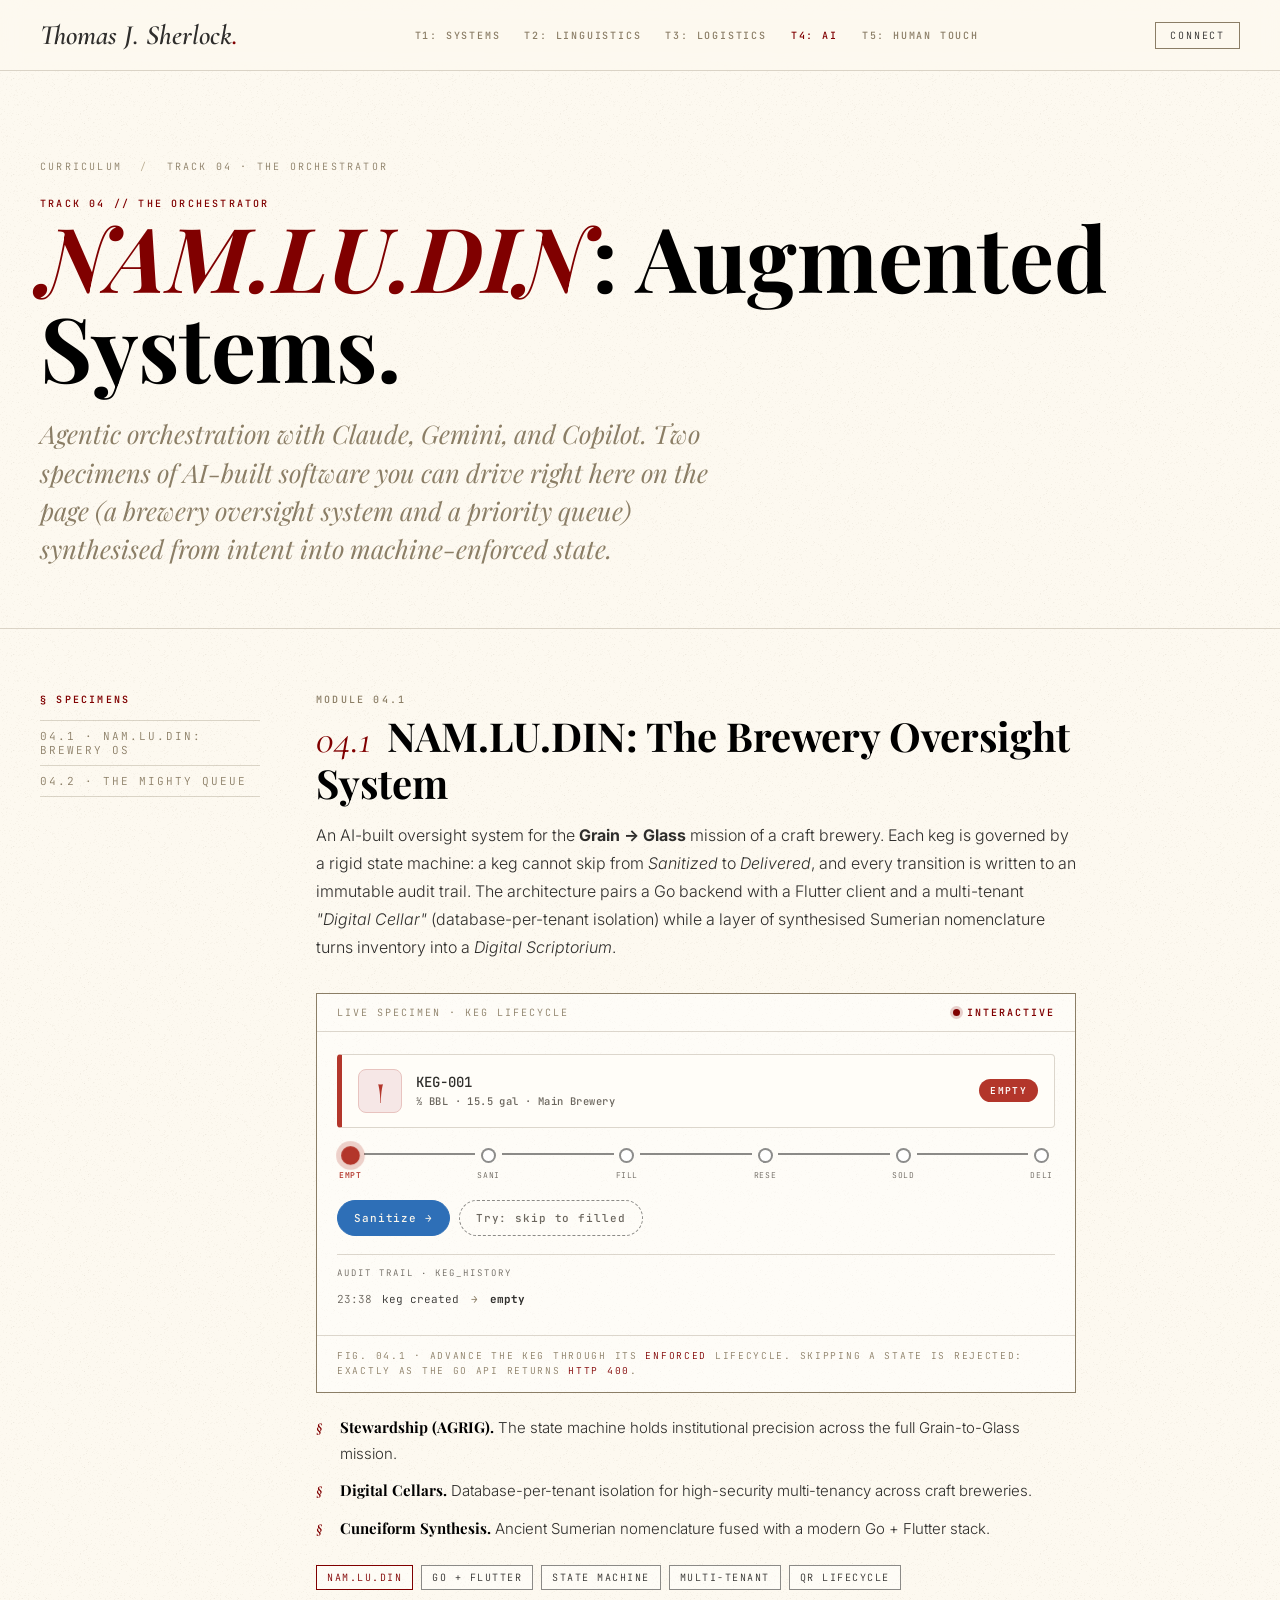
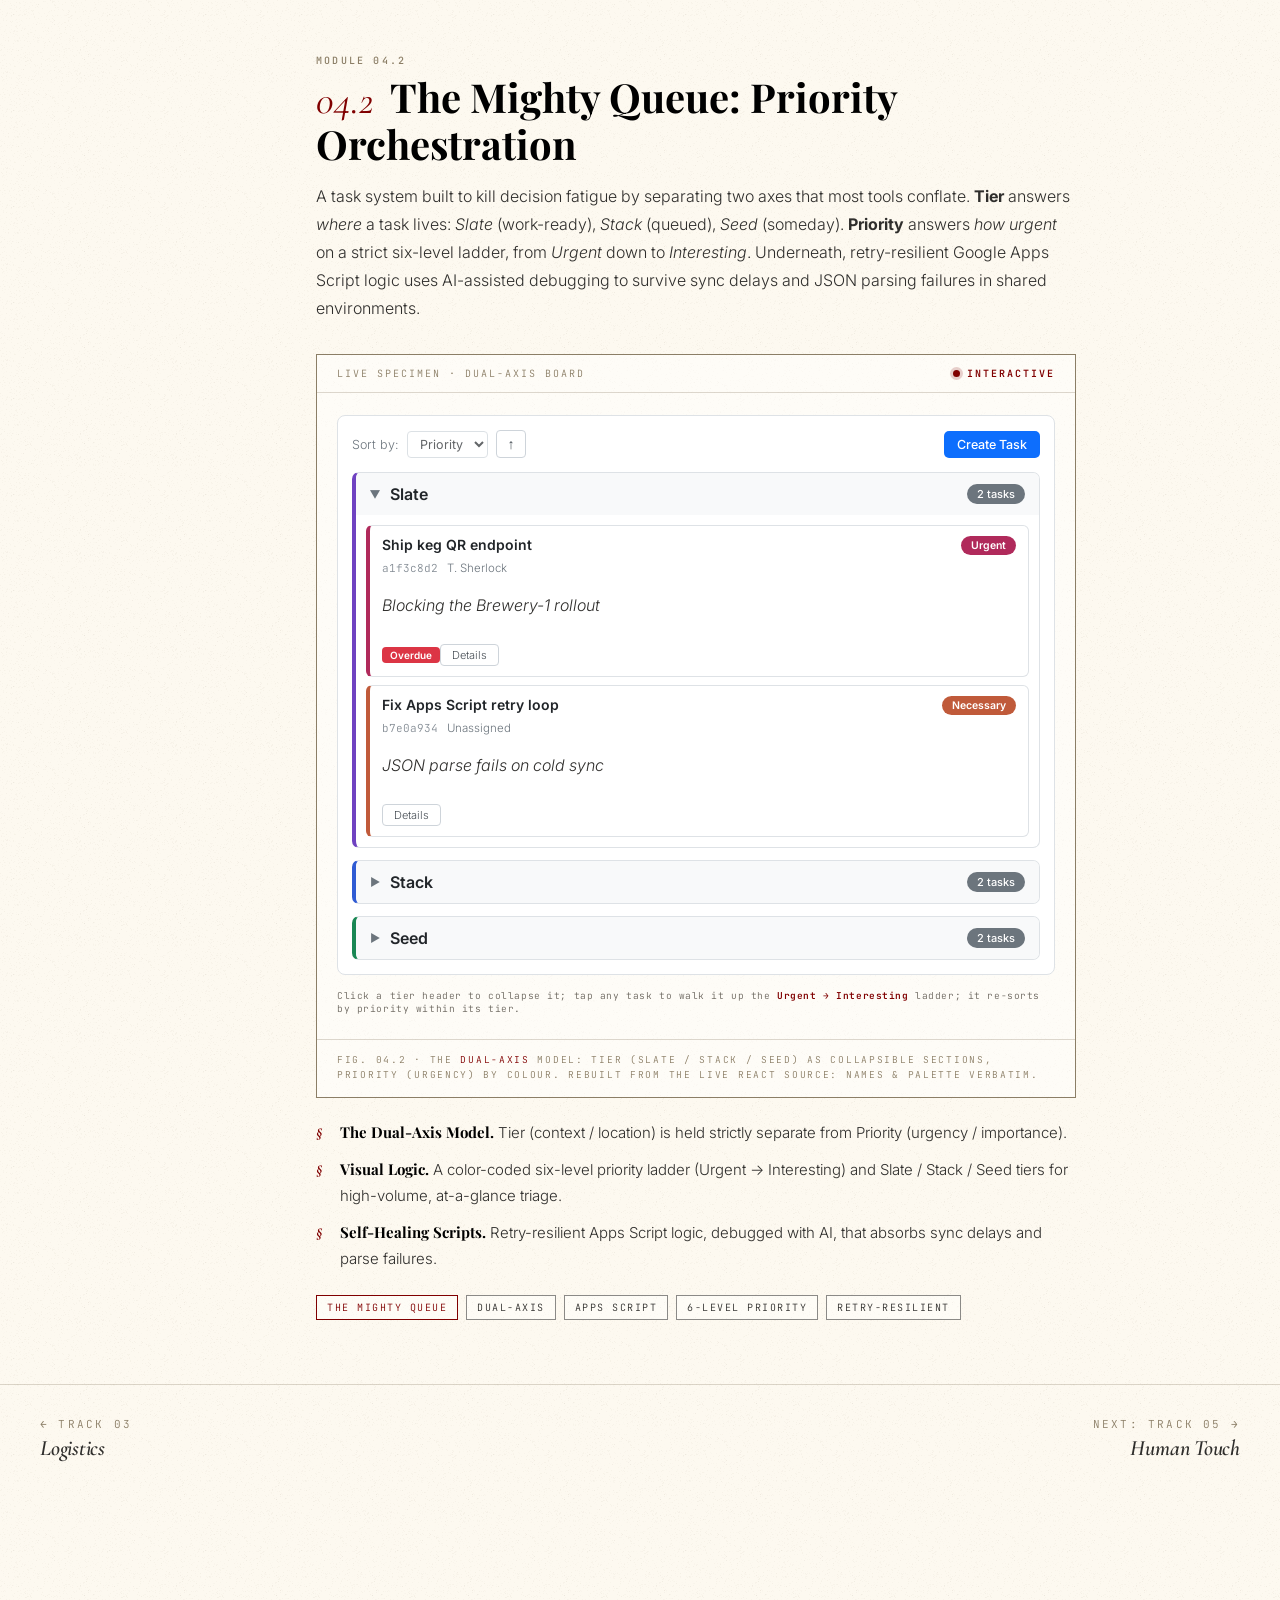
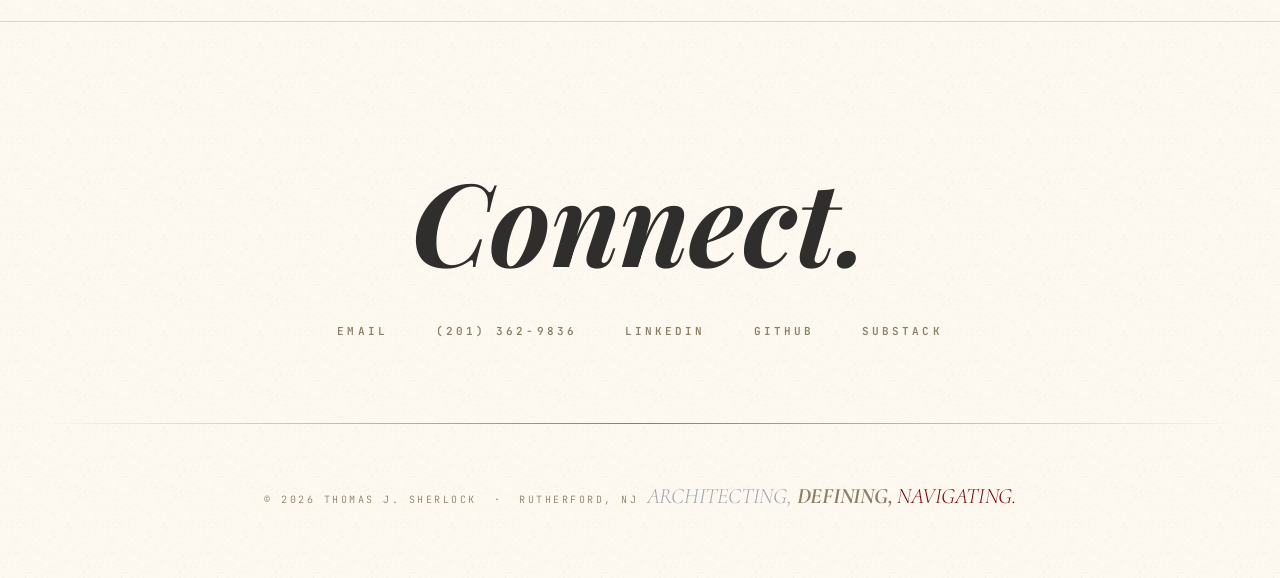
==== commit 20ad5076: "Import track-ai/index from Claude Design, purge all em-dashes site-wide Implement the Profile Websit" ====
--- a/site/track-ai.html
+++ b/site/track-ai.html
@@ -3,13 +3,13 @@
 <head>
 <meta charset="UTF-8" />
 <meta name="viewport" content="width=device-width, initial-scale=1" />
-<title>Track 04 · AI — Thomas J. Sherlock</title>
+<title>Track 04 · AI · Thomas J. Sherlock</title>
 <link rel="preconnect" href="https://fonts.googleapis.com">
 <link rel="preconnect" href="https://fonts.gstatic.com" crossorigin>
 <link href="https://fonts.googleapis.com/css2?family=Cormorant+Garamond:ital,wght@0,300;0,400;0,600;0,700;1,300;1,400;1,600;1,700&family=Inter:wght@300;400;500;600&family=JetBrains+Mono:wght@400;500;600&family=Noto+Sans+Cuneiform&family=Playfair+Display:ital,wght@0,400;0,700;1,400;1,700&display=swap" rel="stylesheet">
 <link rel="stylesheet" href="styles.css">
 <style>
-  /* ===== Track 04 · AI — embedded live specimens ===== */
+  /* ===== Track 04 · AI · embedded live specimens ===== */
 
   .demo-fig {
     margin: 32px 0 8px;
@@ -158,14 +158,14 @@
   .nam-log .row .t { color: var(--ink-soft); flex-shrink: 0; }
   .nam-log .row .arrow { color: var(--gold); padding: 0 2px; }
 
-  /* ---------- 04.2 · The Mighty Queue — faithful to the live React app ---------- */
+  /* ---------- 04.2 · The Mighty Queue: faithful to the live React app ---------- */
   .mq {
     /* Priority colours, id 1 = most urgent (from theme.css) */
     --p1:#B02A5B; --p2:#C05A3A; --p3:#BFA23A;
     --p4:#8EC5FF; --p5:#608AF0; --p6:#94BFA3;
-    /* Tier accents — 1 Slate, 2 Stack, 3 Seed */
+    /* Tier accents: 1 Slate, 2 Stack, 3 Seed */
     --tier-slate:#6f42c1; --tier-stack:#2F5BD3; --tier-seed:#198754;
-    /* the real UI is a light Bootstrap surface — render it on white inside the parchment frame */
+    /* the real UI is a light Bootstrap surface: render it on white inside the parchment frame */
     background: #fff;
     color: #212529;
     border: 1px solid #dee2e6;
@@ -272,8 +272,8 @@
     <span>Track 04 · The Orchestrator</span>
   </div>
   <span class="uppertrack ox">Track 04 // The Orchestrator</span>
-  <h1><span class="em">NAM.LU.DIN</span> — Augmented Systems.</h1>
-  <p class="deck">Agentic orchestration with Claude, Gemini, and Copilot. Two specimens of AI-built software you can drive right here on the page — a brewery oversight system and a priority queue — synthesised from intent into machine-enforced state.</p>
+  <h1><span class="em">NAM.LU.DIN</span>: Augmented Systems.</h1>
+  <p class="deck">Agentic orchestration with Claude, Gemini, and Copilot. Two specimens of AI-built software you can drive right here on the page (a brewery oversight system and a priority queue) synthesised from intent into machine-enforced state.</p>
 </section>
 
 <div class="page-body" data-screen-label="02 Body · AI">
@@ -281,7 +281,7 @@
   <aside class="toc">
     <h5>§ Specimens</h5>
     <ul>
-      <li><a href="#m1">04.1 · NAM.LU.DIN — Brewery OS</a></li>
+      <li><a href="#m1">04.1 · NAM.LU.DIN: Brewery OS</a></li>
       <li><a href="#m2">04.2 · The Mighty Queue</a></li>
     </ul>
   </aside>
@@ -291,8 +291,8 @@
     <!-- ===================== 04.1 ===================== -->
     <section id="m1" class="reveal">
       <span class="uppertrack">Module 04.1</span>
-      <h2><span class="num">04.1</span>NAM.LU.DIN — The Brewery Oversight System</h2>
-      <p>An AI-built oversight system for the <b>Grain → Glass</b> mission of a craft brewery. Each keg is governed by a rigid state machine: a keg cannot skip from <i>Sanitized</i> to <i>Delivered</i>, and every transition is written to an immutable audit trail. The architecture pairs a Go backend with a Flutter client and a multi-tenant <i>"Digital Cellar"</i> — database-per-tenant isolation — while a layer of synthesised Sumerian nomenclature turns inventory into a <i>Digital Scriptorium</i>.</p>
+      <h2><span class="num">04.1</span>NAM.LU.DIN: The Brewery Oversight System</h2>
+      <p>An AI-built oversight system for the <b>Grain → Glass</b> mission of a craft brewery. Each keg is governed by a rigid state machine: a keg cannot skip from <i>Sanitized</i> to <i>Delivered</i>, and every transition is written to an immutable audit trail. The architecture pairs a Go backend with a Flutter client and a multi-tenant <i>"Digital Cellar"</i> (database-per-tenant isolation) while a layer of synthesised Sumerian nomenclature turns inventory into a <i>Digital Scriptorium</i>.</p>
 
       <figure class="demo-fig nam" aria-label="Interactive demonstration of the NAM.LU.DIN keg lifecycle state machine">
         <div class="demo-head">
@@ -315,7 +315,7 @@
             <div id="namLog"></div>
           </div>
         </div>
-        <figcaption>Fig. 04.1 · Advance the keg through its <span class="hl">enforced</span> lifecycle. Skipping a state is rejected — exactly as the Go API returns <span class="hl">HTTP 400</span>.</figcaption>
+        <figcaption>Fig. 04.1 · Advance the keg through its <span class="hl">enforced</span> lifecycle. Skipping a state is rejected: exactly as the Go API returns <span class="hl">HTTP 400</span>.</figcaption>
       </figure>
 
       <ul>
@@ -335,8 +335,8 @@
     <!-- ===================== 04.2 ===================== -->
     <section id="m2" class="reveal">
       <span class="uppertrack">Module 04.2</span>
-      <h2><span class="num">04.2</span>The Mighty Queue — Priority Orchestration</h2>
-      <p>A task system built to kill decision fatigue by separating two axes that most tools conflate. <b>Tier</b> answers <i>where</i> a task lives — <i>Slate</i> (work-ready), <i>Stack</i> (queued), <i>Seed</i> (someday). <b>Priority</b> answers <i>how urgent</i> on a strict six-level ladder, from <i>Urgent</i> down to <i>Interesting</i>. Underneath, retry-resilient Google Apps Script logic uses AI-assisted debugging to survive sync delays and JSON parsing failures in shared environments.</p>
+      <h2><span class="num">04.2</span>The Mighty Queue: Priority Orchestration</h2>
+      <p>A task system built to kill decision fatigue by separating two axes that most tools conflate. <b>Tier</b> answers <i>where</i> a task lives: <i>Slate</i> (work-ready), <i>Stack</i> (queued), <i>Seed</i> (someday). <b>Priority</b> answers <i>how urgent</i> on a strict six-level ladder, from <i>Urgent</i> down to <i>Interesting</i>. Underneath, retry-resilient Google Apps Script logic uses AI-assisted debugging to survive sync delays and JSON parsing failures in shared environments.</p>
 
       <figure class="demo-fig" aria-label="Interactive demonstration of the Mighty Queue dual-axis priority board">
         <div class="demo-head">
@@ -354,9 +354,9 @@
             </div>
             <div id="mqBoard"></div>
           </div>
-          <div class="mq-hint">Click a tier header to collapse it; tap any task to walk it up the <b>Urgent → Interesting</b> ladder — it re-sorts by priority within its tier.</div>
+          <div class="mq-hint">Click a tier header to collapse it; tap any task to walk it up the <b>Urgent → Interesting</b> ladder; it re-sorts by priority within its tier.</div>
         </div>
-        <figcaption>Fig. 04.2 · The <span class="hl">dual-axis</span> model — Tier (Slate / Stack / Seed) as collapsible sections, Priority (urgency) by colour. Rebuilt from the live React source — names &amp; palette verbatim.</figcaption>
+        <figcaption>Fig. 04.2 · The <span class="hl">dual-axis</span> model: Tier (Slate / Stack / Seed) as collapsible sections, Priority (urgency) by colour. Rebuilt from the live React source: names &amp; palette verbatim.</figcaption>
       </figure>
 
       <ul>
@@ -476,7 +476,7 @@
     adv.onclick = advance;
     A.appendChild(adv);
 
-    // an invalid "skip" affordance — only when a skip target exists
+    // an invalid "skip" affordance: only when a skip target exists
     if(idx < STATES.length - 2){
       const skip = STATES[idx+2];
       const bad = document.createElement('button');
@@ -496,7 +496,7 @@
   }
 
   function reject(from, to){
-    logRow('<span class="t">'+clock()+'</span> 400 · '+from+'<span class="arrow">⇸</span>'+to+' rejected — no skipping', true);
+    logRow('<span class="t">'+clock()+'</span> 400 · '+from+'<span class="arrow">⇸</span>'+to+' rejected: no skipping', true);
   }
 
   function renderAll(){ renderLadder(); renderKeg(); renderActions(); }
@@ -506,7 +506,7 @@
 })();
 </script>
 
-<!-- ============ 04.2 · Mighty Queue — faithful rebuild ============ -->
+<!-- ============ 04.2 · Mighty Queue: faithful rebuild ============ -->
 <script>
 (function(){
   // priority id 1 = most urgent → 6 = least; names & palette lifted verbatim from the repo
@@ -547,6 +547,7 @@
       head.innerHTML = '<h4><span class="caret">&#9654;</span>'+tier.name+'</h4>'+
                        '<span class="cnt">'+list.length+' task'+(list.length===1?'':'s')+'</span>';
       head.onclick = ()=>{ tier.open = !tier.open; render(); };
+      head.onkeydown = (e)=>{ if(e.key==='Enter'||e.key===' '){ e.preventDefault(); tier.open = !tier.open; render(); } };
       sec.appendChild(head);
 
       const body = document.createElement('div');
@@ -571,6 +572,7 @@
             '<span class="details">Details</span>';
           // tap walks the task up the priority ladder (1→…→6→1), re-sorting its tier
           card.onclick = ()=>{ t.p = (t.p % 6) + 1; render(); };
+          card.onkeydown = (e)=>{ if(e.key==='Enter'||e.key===' '){ e.preventDefault(); t.p = (t.p % 6) + 1; render(); } };
           body.appendChild(card);
         });
       }
--- a/site/styles.css
+++ b/site/styles.css
@@ -1,5 +1,5 @@
 /* =======================================================
-   TJS Digital Scriptorium — Hi-Fi Styles
+   TJS Digital Repertoire · Hi-Fi Styles
    Parchment & Ink palette · Cormorant Garamond / Playfair / Inter / JetBrains Mono
    ======================================================= */
 
@@ -28,7 +28,7 @@
   font-weight: 300;
   background-color: var(--parchment);
   color: var(--ink);
-  background-image: url("https://www.transparenttextures.com/patterns/natural-paper.png");
+  background-image: url("[data-uri]");
   -webkit-font-smoothing: antialiased;
   text-rendering: optimizeLegibility;
 }
@@ -80,7 +80,7 @@
 .nav-brand .dot { color: var(--oxblood); }
 .nav-links {
   display: flex;
-  gap: clamp(30px, 3.4vw, 54px);
+  gap: 24px;
   font-family: 'JetBrains Mono', monospace;
   font-size: 10px;
   text-transform: uppercase;
@@ -88,7 +88,7 @@
   color: var(--gold);
   font-weight: 500;
 }
-.nav-links a { transition: color .2s; white-space: nowrap; }
+.nav-links a { transition: color .2s; }
 .nav-links a:hover { color: var(--ink); }
 .nav-links a.active { color: var(--oxblood); }
 .nav-connect {
@@ -107,7 +107,7 @@
   color: var(--oxblood);
 }
 
-@media (max-width: 1024px) {
+@media (max-width: 900px) {
   .nav-links { display: none; }
 }
 
@@ -170,7 +170,7 @@
 .hero-cta a:hover { color: var(--oxblood); }
 .hero-cta .sep { color: var(--gold); opacity: 0.6; }
 
-/* =================== TRACKS — vertical manuscript =================== */
+/* =================== TRACKS: vertical manuscript =================== */
 .tracks {
   max-width: 1320px;
   margin: 0 auto;
@@ -292,7 +292,7 @@
   display: block;
   width: 100%;
   height: auto;
-  /* Match Track 01's dark-ink-on-parchment palette — no sepia, just crisp ink */
+  /* Match Track 01's dark-ink-on-parchment palette: no sepia, just crisp ink */
   filter: contrast(1.3) brightness(0.88) saturate(0);
   mix-blend-mode: multiply;
   opacity: 1;
@@ -469,7 +469,7 @@
   content: "";
   position: absolute;
   inset: 0;
-  background-image: url("https://www.transparenttextures.com/patterns/natural-paper.png");
+  background-image: url("[data-uri]");
   pointer-events: none;
 }
 .interlude .attrib {
@@ -491,7 +491,7 @@
   gap: 32px;
   border-top: 1px solid var(--rule);
 }
-.cv-strip .col h4 {
+.cv-strip .col h3 {
   font-family: 'JetBrains Mono', monospace;
   font-size: 10px;
   text-transform: uppercase;
@@ -510,7 +510,7 @@
 }
 .cv-strip .col ul { list-style: none; padding: 0; margin: 0; }
 .cv-strip .col li::before {
-  content: "—  ";
+  content: "·  ";
   color: var(--gold);
 }
 @media (max-width: 800px) {
@@ -532,8 +532,22 @@
   font-style: italic;
   font-weight: 700;
   font-size: clamp(56px, 9vw, 120px);
-  margin: 0 0 48px;
-  color: var(--ink);
+  margin: 0 0 28px;
+  color: var(--ink);
+}
+.footer .connect-line {
+  max-width: 560px;
+  margin: 0 auto 44px;
+  font-family: 'Cormorant Garamond', serif;
+  font-size: clamp(18px, 2.2vw, 22px);
+  font-style: italic;
+  line-height: 1.5;
+  color: var(--ink-soft);
+  text-wrap: pretty;
+}
+.footer .connect-line a {
+  color: var(--oxblood);
+  border-bottom: 1px solid var(--oxblood);
 }
 .footer .nodes {
   display: flex;
@@ -576,7 +590,7 @@
 .footer .colophon .seal .gold   { color: var(--gold); font-weight: 700; }
 .footer .colophon .seal .ox     { color: var(--oxblood); }
 
-/* =================== TRACK PAGE — DETAIL =================== */
+/* =================== TRACK PAGE: DETAIL =================== */
 .page-hero {
   max-width: 1320px;
   margin: 0 auto;
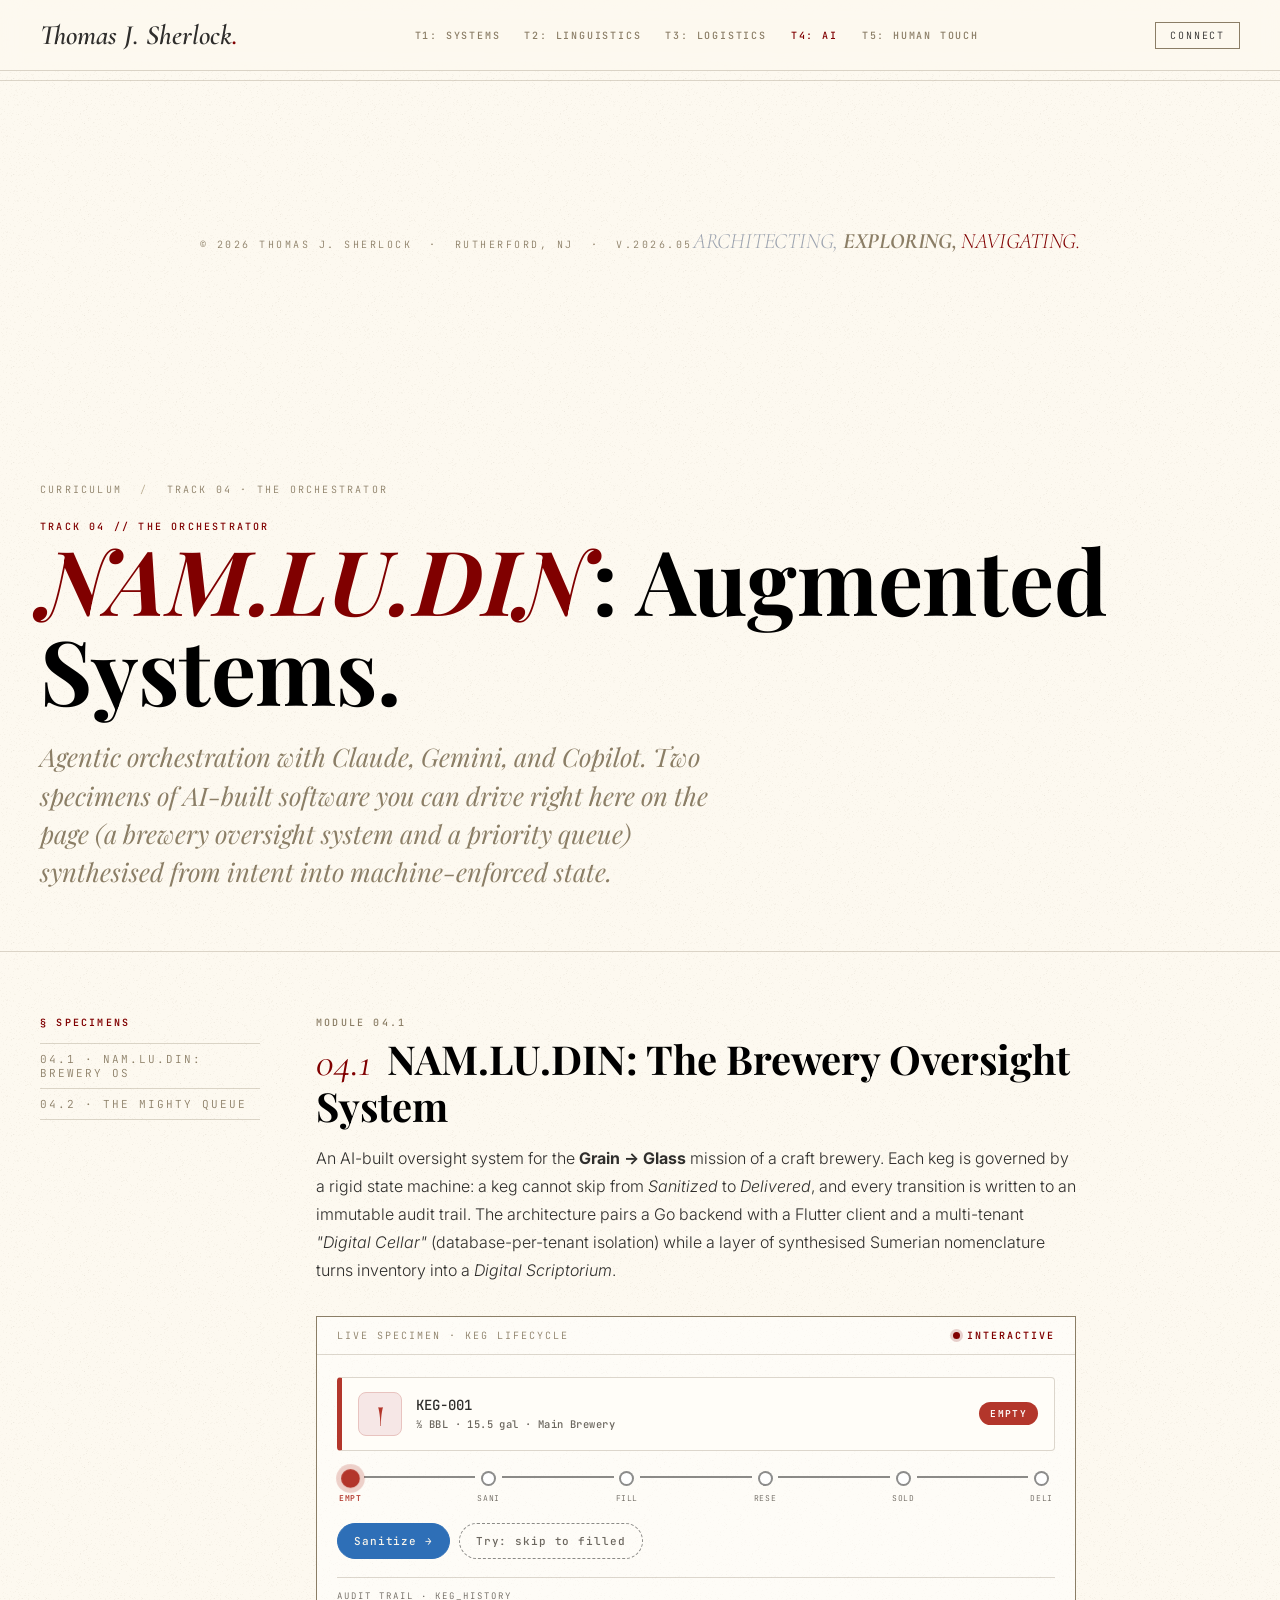
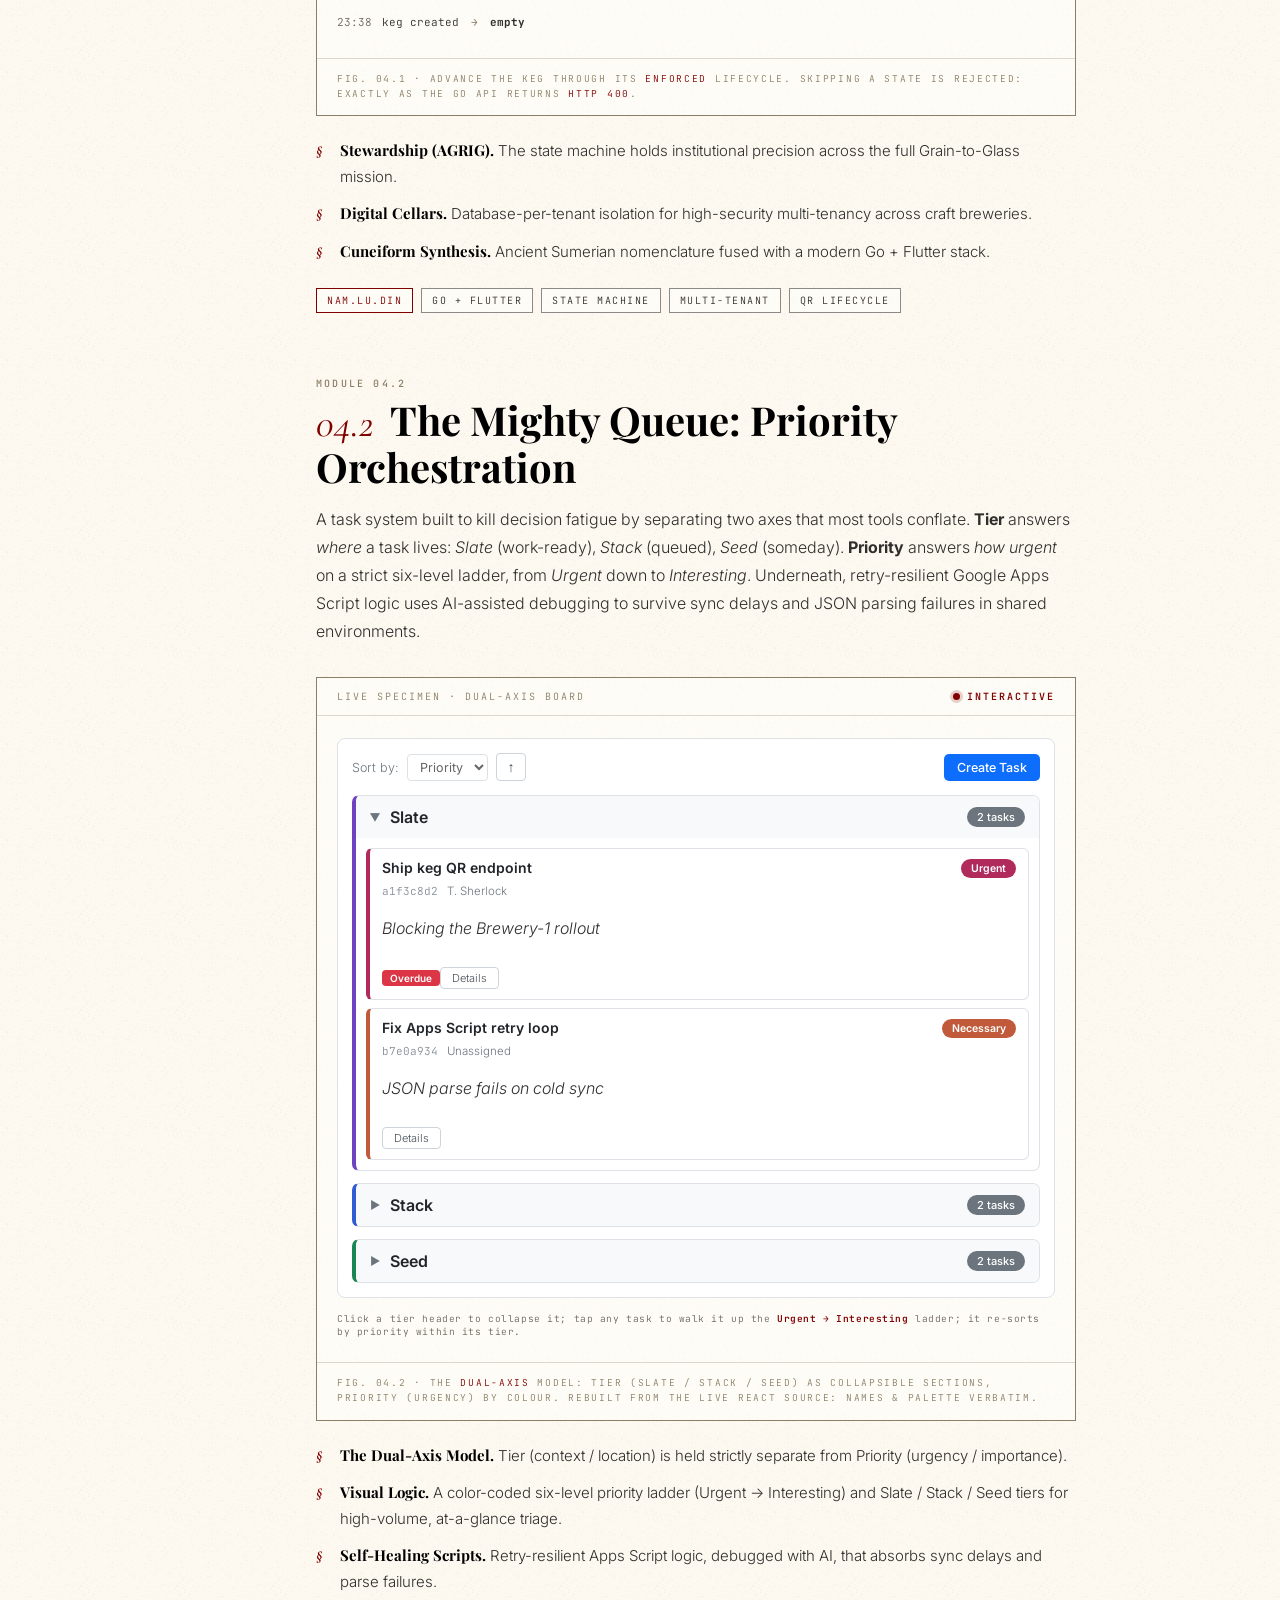
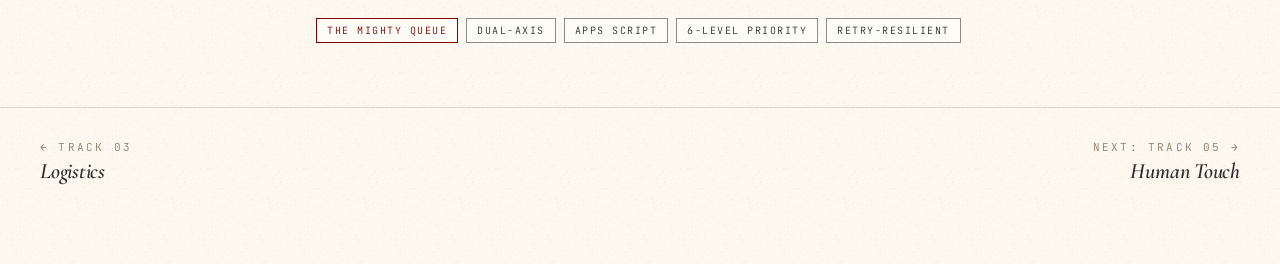
==== commit 4c2e136b: "Centralize footer in nav.js; copy edits on logistics - Single shared footer injected from nav.js int" ====
--- a/site/track-ai.html
+++ b/site/track-ai.html
@@ -387,25 +387,7 @@
   </a>
 </nav>
 
-<footer class="footer" id="connect" data-screen-label="04 Connect">
-  <h2>Connect.</h2>
-  <div class="nodes">
-    <a href="mailto:tom@tomsherlock.space">Email</a>
-    <a href="tel:2013629836">(201) 362-9836</a>
-    <a href="https://www.linkedin.com/in/thomas-sherlock/" target="_blank" rel="noopener">LinkedIn</a>
-    <a href="https://github.com/Transcentive/" target="_blank" rel="noopener">GitHub</a>
-    <a href="https://thewording.substack.com/" target="_blank" rel="noopener">Substack</a>
-  </div>
-  <div class="divider"></div>
-  <div class="colophon">
-    © 2026 Thomas J. Sherlock &nbsp;·&nbsp; Rutherford, NJ
-    <div class="seal">
-      <span class="silver">Architecting,</span>
-      <span class="gold">Defining,</span>
-      <span class="ox">Navigating.</span>
-    </div>
-  </div>
-</footer>
+<div id="site-footer"></div>
 
 <script>
   /* reveal-on-scroll */
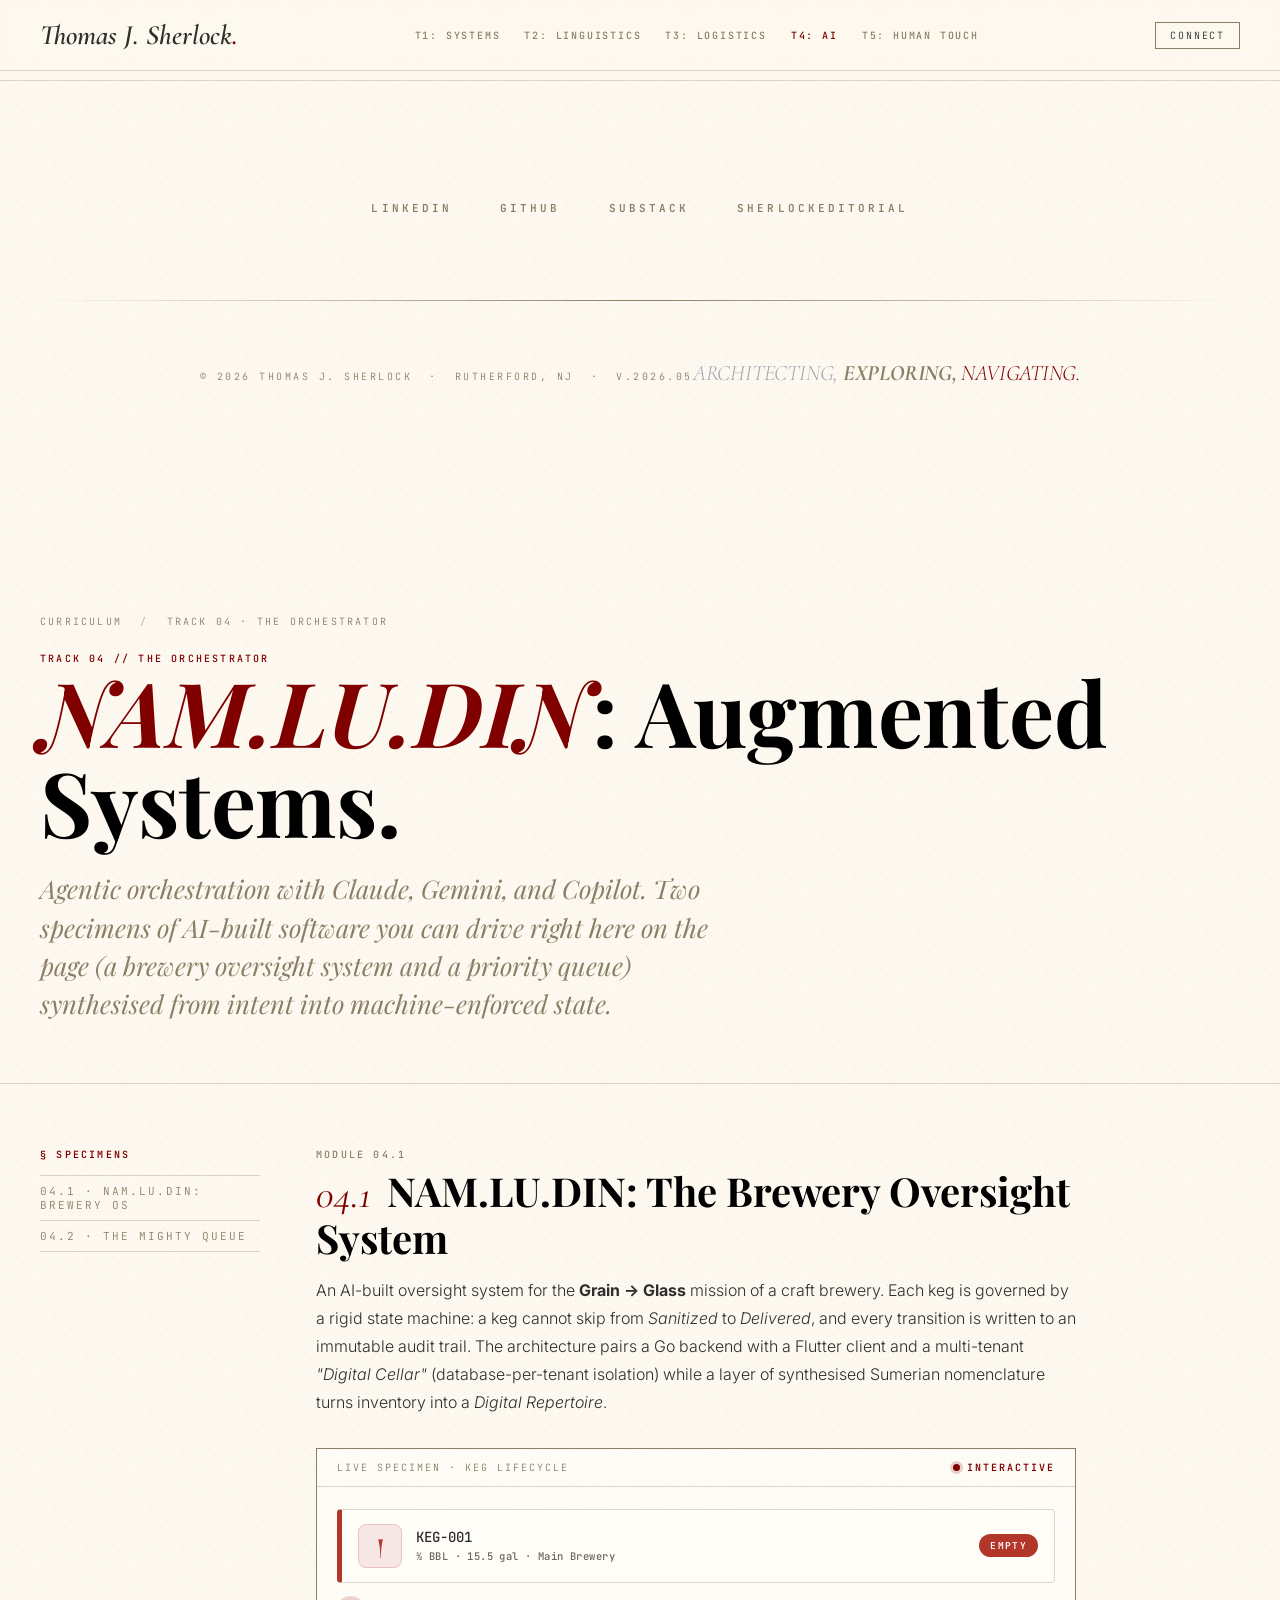
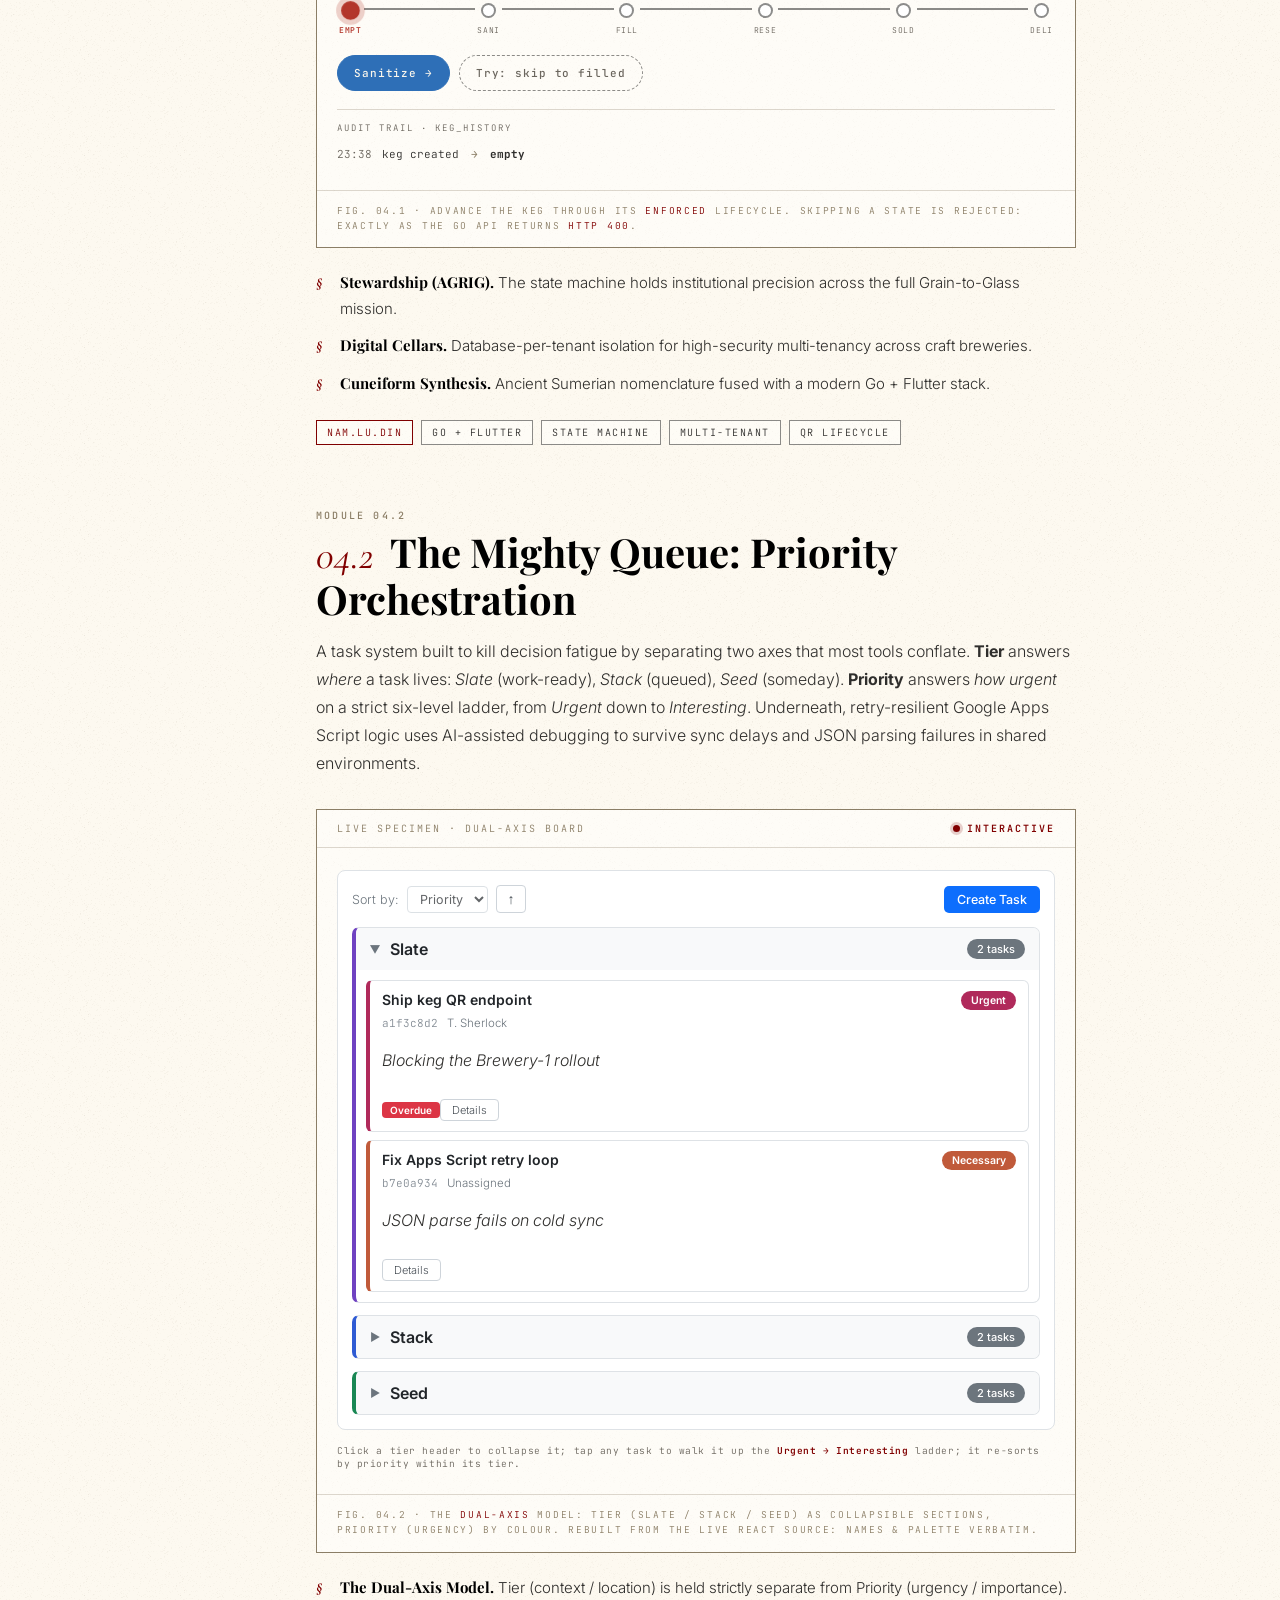
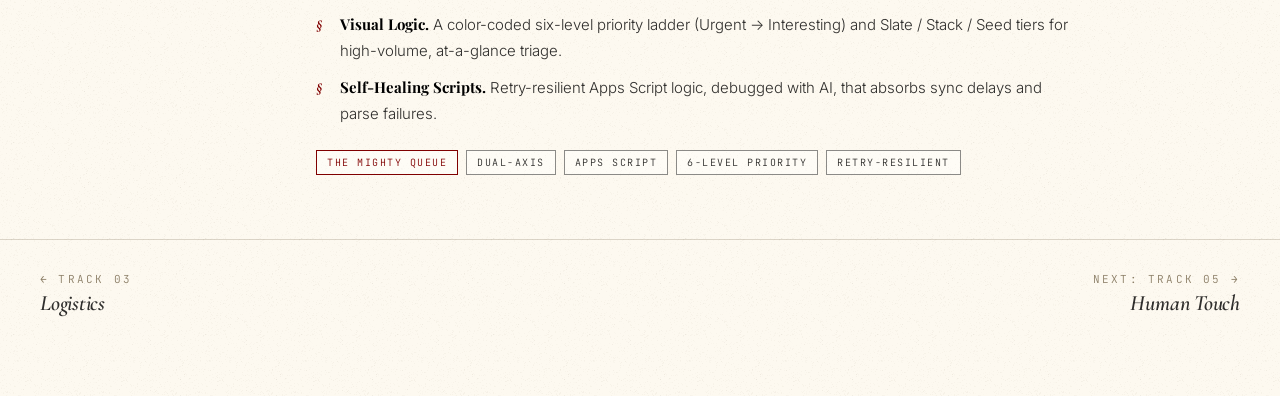
==== commit f409e1ec: "Footer social links; finish rebrand (kinetic/scriptorium); rm stray dir - nav.js: fold LinkedIn/GitH" ====
--- a/site/track-ai.html
+++ b/site/track-ai.html
@@ -292,7 +292,7 @@
     <section id="m1" class="reveal">
       <span class="uppertrack">Module 04.1</span>
       <h2><span class="num">04.1</span>NAM.LU.DIN: The Brewery Oversight System</h2>
-      <p>An AI-built oversight system for the <b>Grain → Glass</b> mission of a craft brewery. Each keg is governed by a rigid state machine: a keg cannot skip from <i>Sanitized</i> to <i>Delivered</i>, and every transition is written to an immutable audit trail. The architecture pairs a Go backend with a Flutter client and a multi-tenant <i>"Digital Cellar"</i> (database-per-tenant isolation) while a layer of synthesised Sumerian nomenclature turns inventory into a <i>Digital Scriptorium</i>.</p>
+      <p>An AI-built oversight system for the <b>Grain → Glass</b> mission of a craft brewery. Each keg is governed by a rigid state machine: a keg cannot skip from <i>Sanitized</i> to <i>Delivered</i>, and every transition is written to an immutable audit trail. The architecture pairs a Go backend with a Flutter client and a multi-tenant <i>"Digital Cellar"</i> (database-per-tenant isolation) while a layer of synthesised Sumerian nomenclature turns inventory into a <i>Digital Repertoire</i>.</p>
 
       <figure class="demo-fig nam" aria-label="Interactive demonstration of the NAM.LU.DIN keg lifecycle state machine">
         <div class="demo-head">
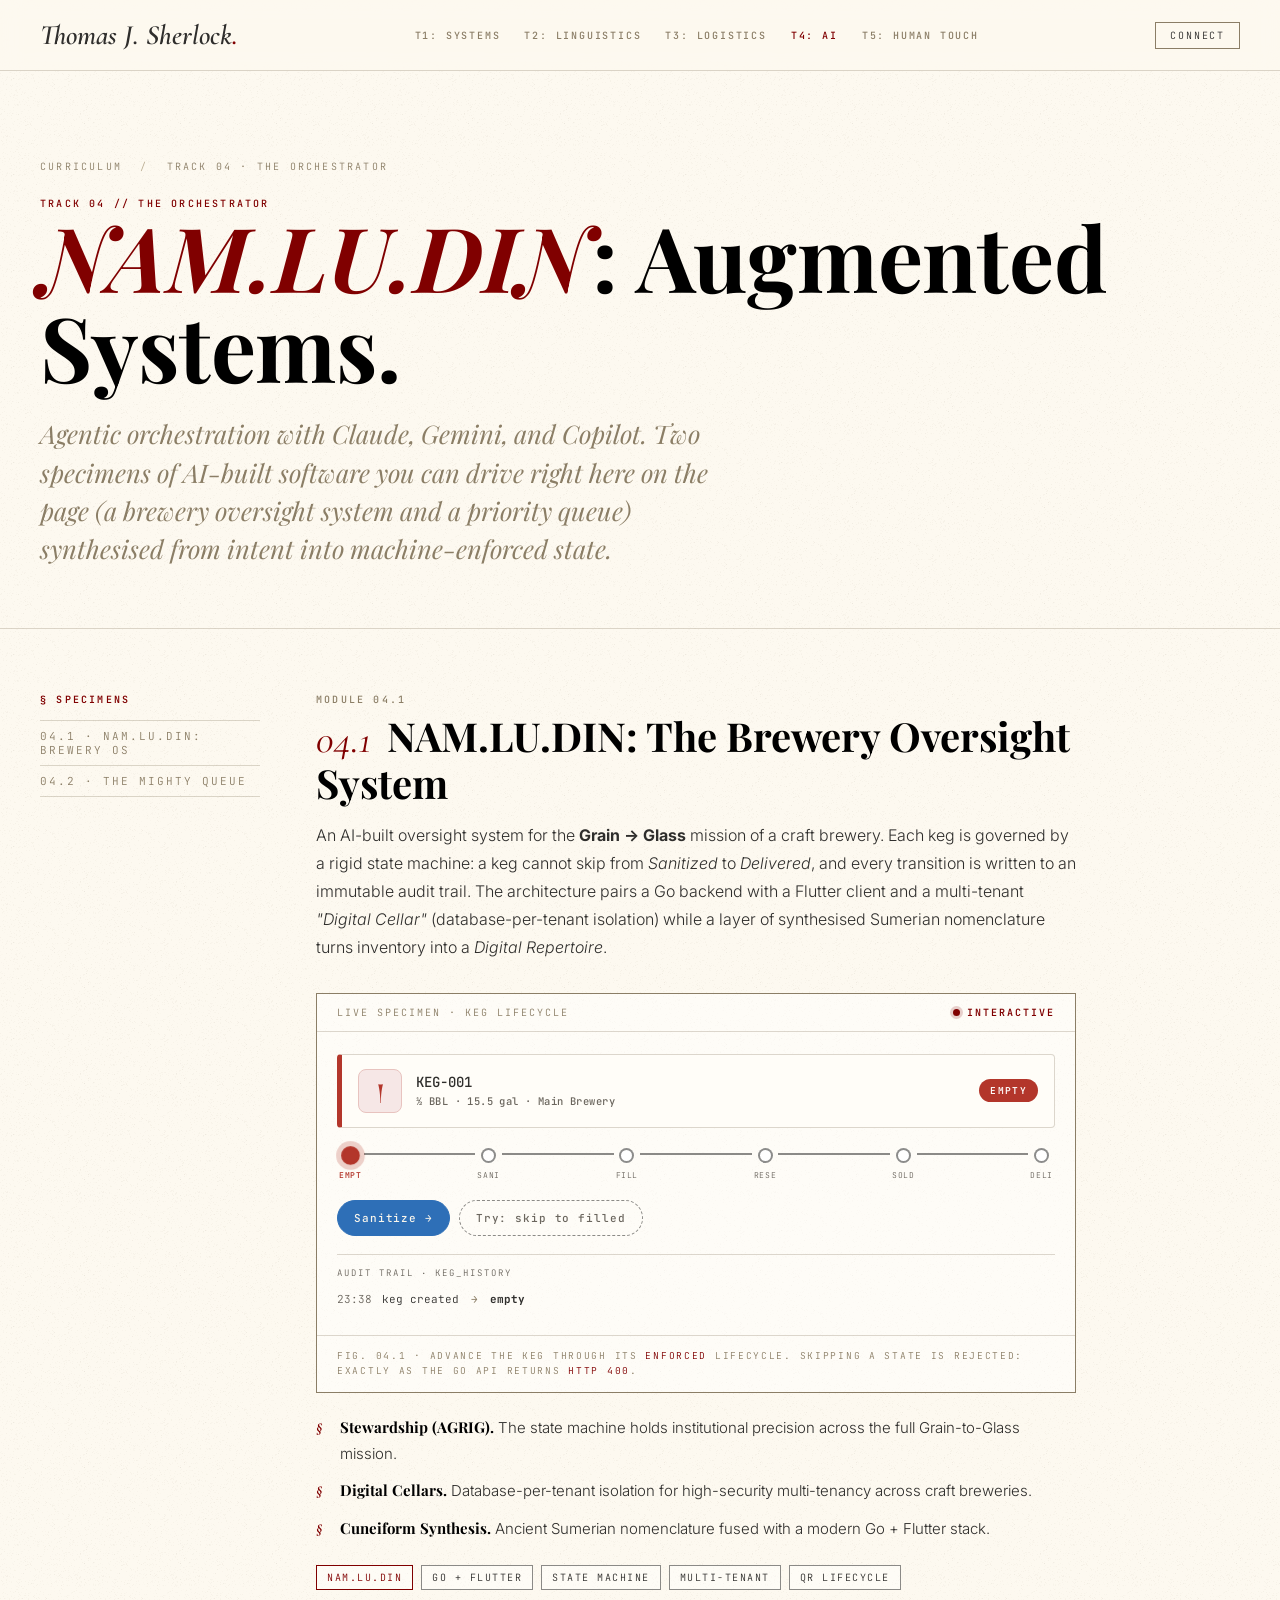
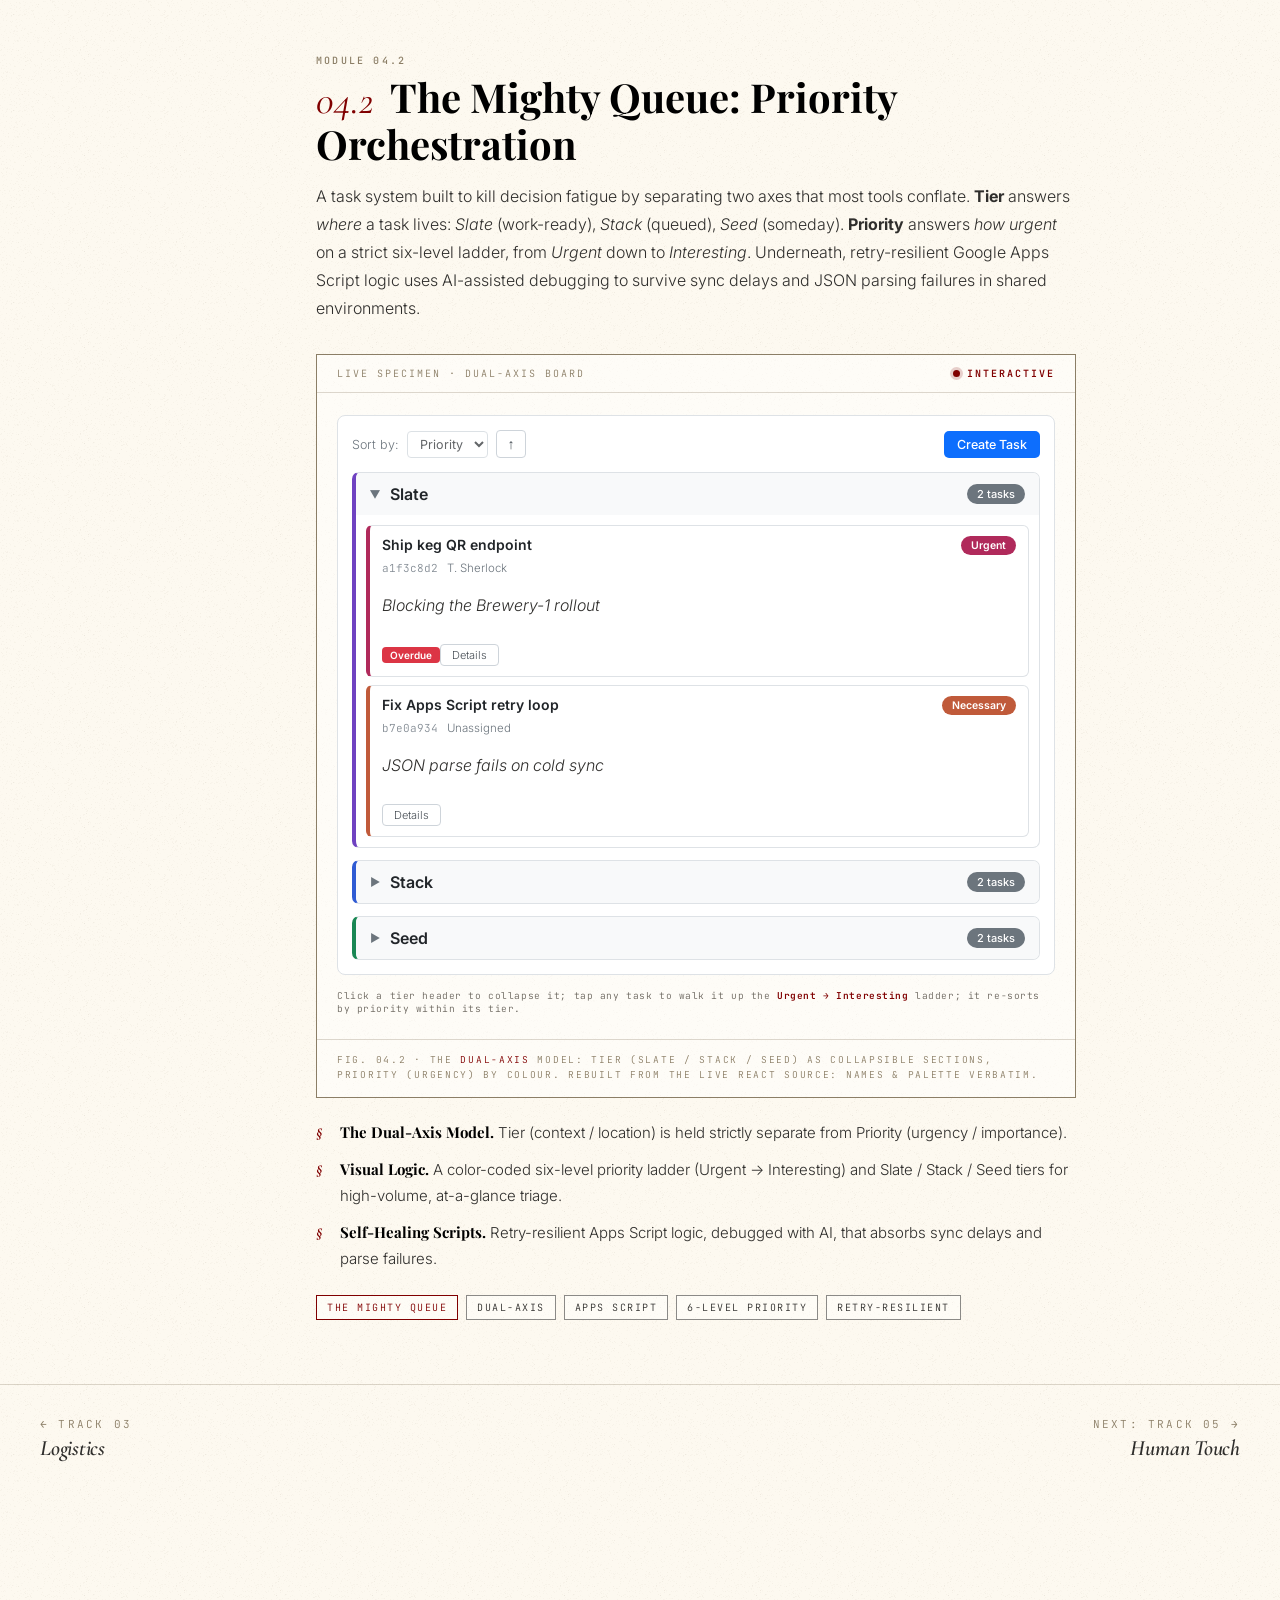
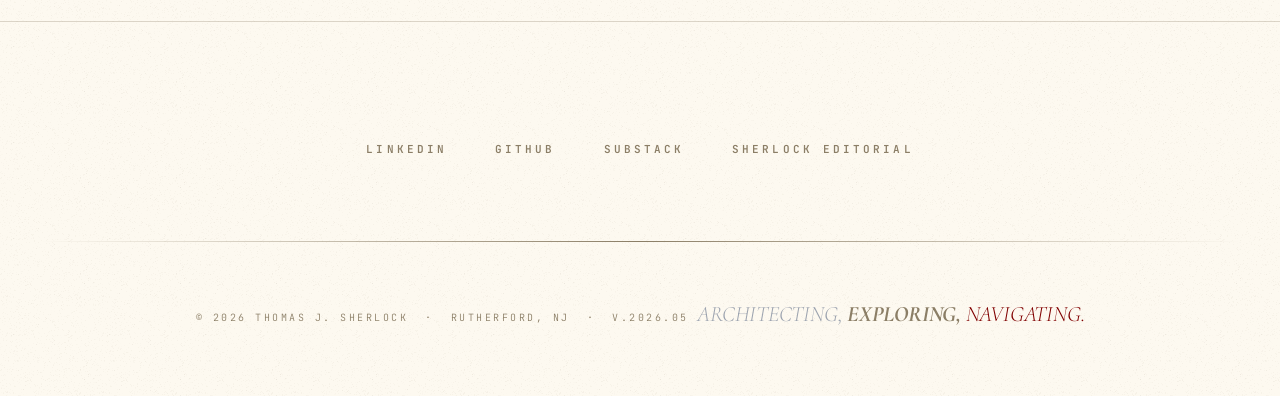
==== commit bf17f758: "Fix footer rendering: defer injection, cache-bust nav.js, footer tweaks - nav.js: inject footer on D" ====
--- a/site/track-ai.html
+++ b/site/track-ai.html
@@ -263,7 +263,7 @@
 <body>
 
 <div id="site-nav"></div>
-<script src="nav.js"></script>
+<script src="nav.js?v=3"></script>
 
 <section class="page-hero" data-screen-label="01 Page Hero · AI">
   <div class="crumbs">
